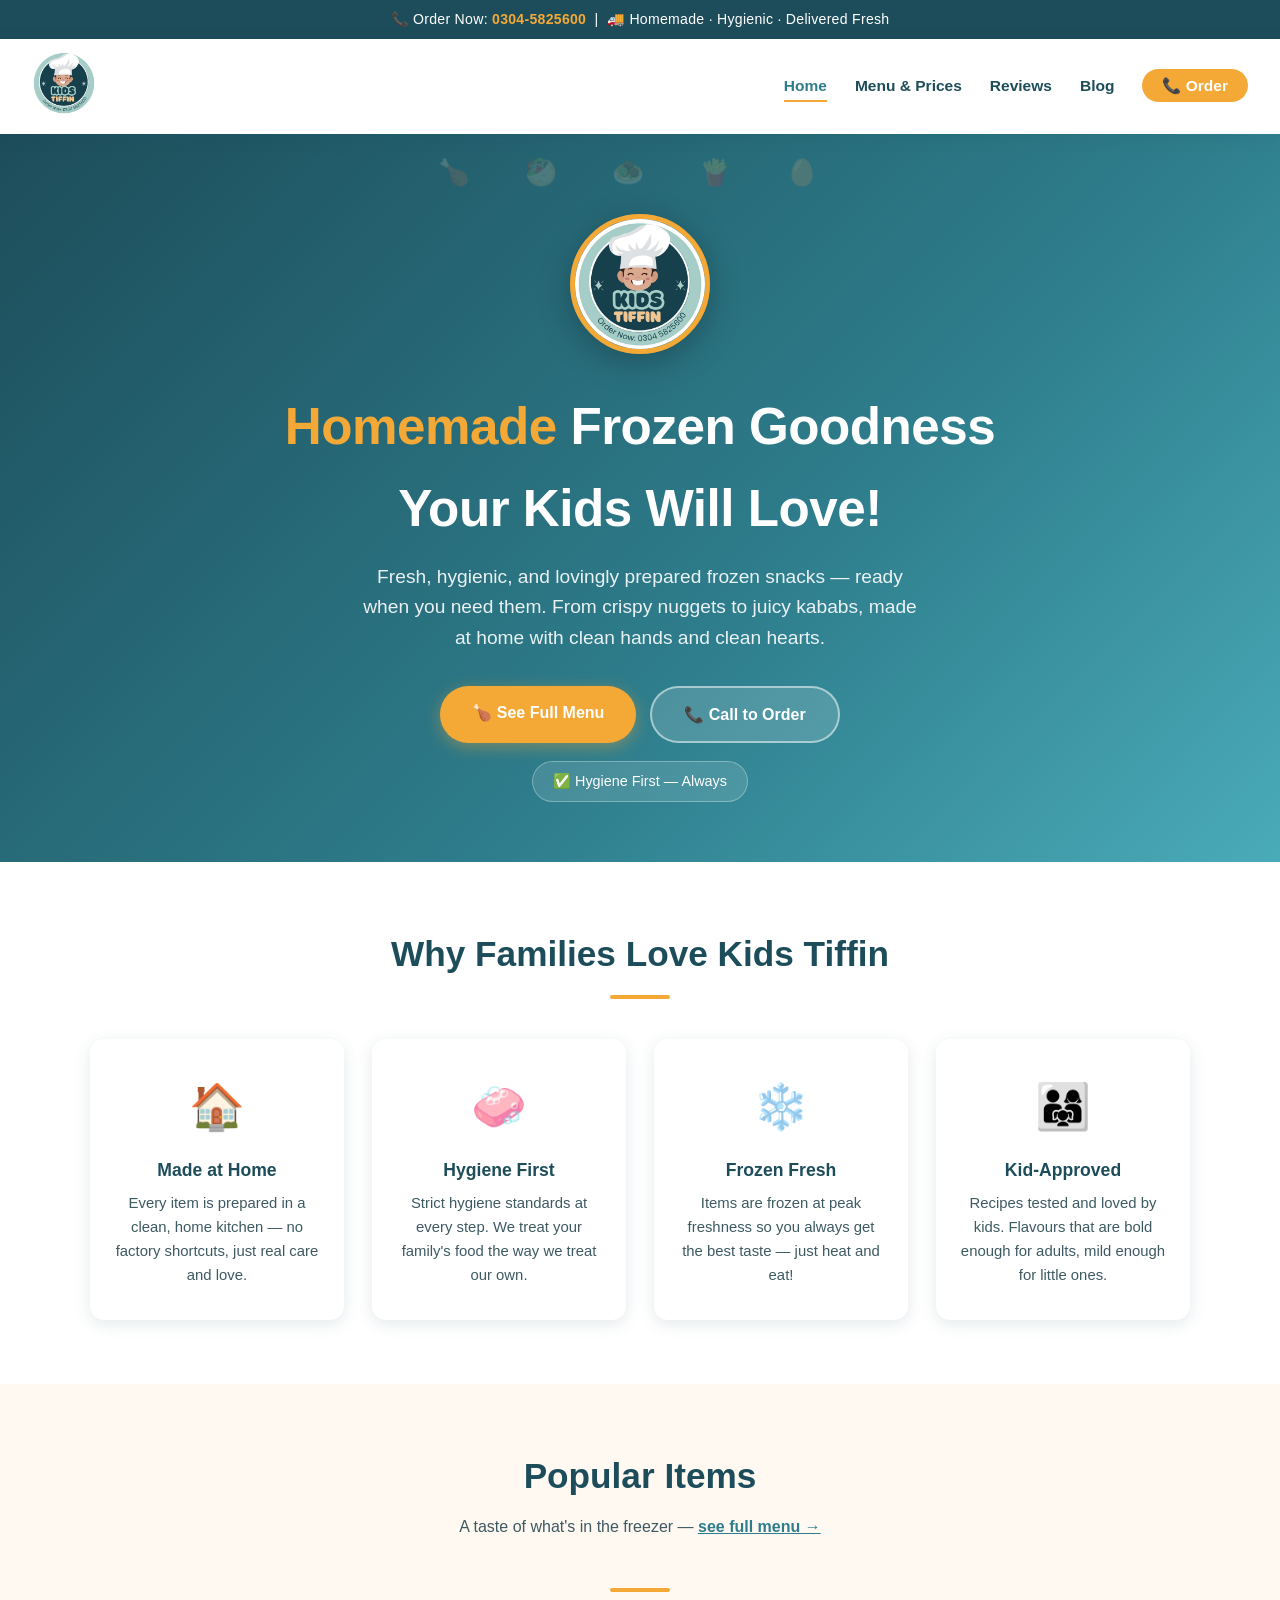
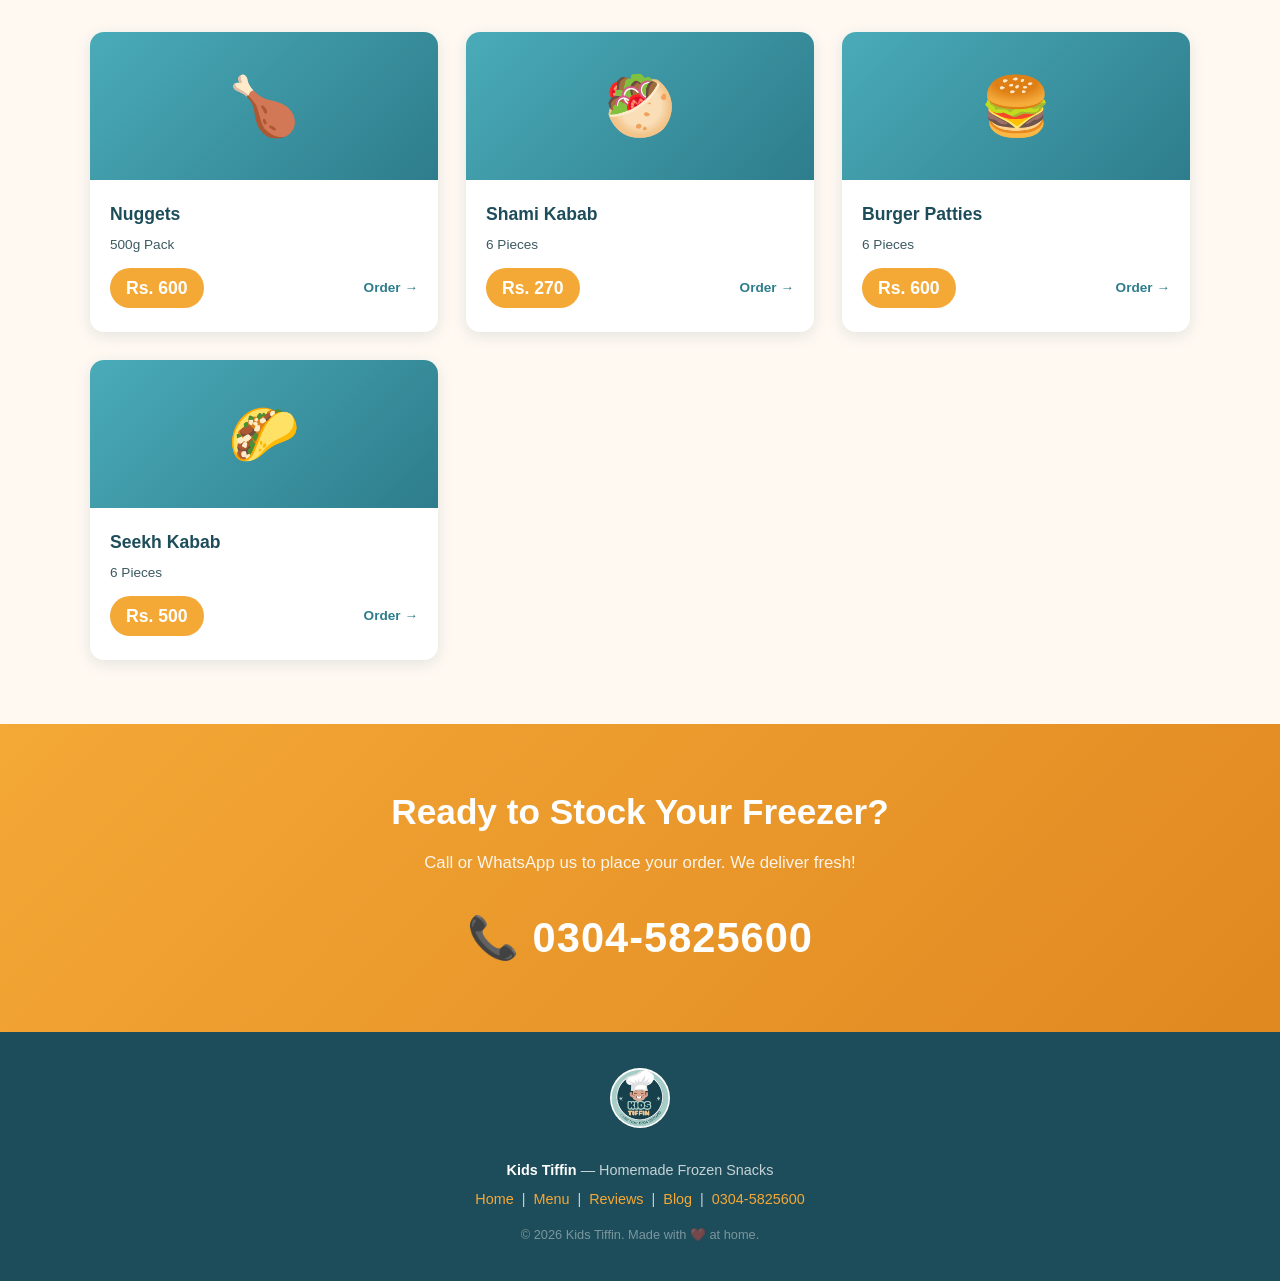
==== index.html @ 6b3ad5e3 "Launch Kids Tiffin website — homepage, menu, reviews, blog, CSS, GitHub Actions deploy" ====
<!DOCTYPE html>
<html lang="en">
<head>
  <meta charset="UTF-8" />
  <meta name="viewport" content="width=device-width, initial-scale=1.0" />
  <title>Kids Tiffin — Homemade Frozen Foods for Families</title>
  <meta name="description" content="Kids Tiffin offers fresh, hygienic homemade frozen snacks — Chicken Nuggets, Shami Kababs, Seekh Kababs, Burger Patties & more. Order now: 0304-5825600" />
  <meta name="keywords" content="kids tiffin, frozen food, chicken nuggets, kabab, homemade, shami kabab, seekh kabab, burger patties" />
  <link rel="stylesheet" href="style.css" />
  <link rel="icon" href="images/logo.jpeg" type="image/jpeg" />
</head>
<body>

  <!-- TOP BAR -->
  <div class="top-bar">
    📞 Order Now: <a href="tel:03045825600">0304-5825600</a> &nbsp;|&nbsp; 🚚 Homemade · Hygienic · Delivered Fresh
  </div>

  <!-- NAV -->
  <nav>
    <a href="index.html" class="nav-logo">
      <img src="images/logo.jpeg" alt="Kids Tiffin Logo" />
    </a>
    <button class="hamburger" onclick="toggleMenu()" aria-label="Menu">
      <span></span><span></span><span></span>
    </button>
    <ul class="nav-links" id="navLinks">
      <li><a href="index.html" class="active">Home</a></li>
      <li><a href="products.html">Menu & Prices</a></li>
      <li><a href="reviews.html">Reviews</a></li>
      <li><a href="blog.html">Blog</a></li>
      <li><a href="tel:03045825600" class="nav-order-btn">📞 Order</a></li>
    </ul>
  </nav>

  <!-- HERO -->
  <section class="hero">
    <img src="images/logo.jpeg" alt="Kids Tiffin" class="hero-logo" />
    <h1><span>Homemade</span> Frozen Goodness<br />Your Kids Will Love!</h1>
    <p>Fresh, hygienic, and lovingly prepared frozen snacks — ready when you need them. From crispy nuggets to juicy kababs, made at home with clean hands and clean hearts.</p>
    <div class="hero-btns">
      <a href="products.html" class="btn-primary">🍗 See Full Menu</a>
      <a href="tel:03045825600" class="btn-secondary">📞 Call to Order</a>
    </div>
    <div class="hygiene-badge">✅ Hygiene First — Always</div>
  </section>

  <!-- WHY US -->
  <section class="section" style="background: var(--white);">
    <div class="section-inner">
      <h2 class="section-title">Why Families Love Kids Tiffin</h2>
      <div class="divider"></div>
      <div class="features-grid">
        <div class="feature-card">
          <div class="feature-icon">🏠</div>
          <h3>Made at Home</h3>
          <p>Every item is prepared in a clean, home kitchen — no factory shortcuts, just real care and love.</p>
        </div>
        <div class="feature-card">
          <div class="feature-icon">🧼</div>
          <h3>Hygiene First</h3>
          <p>Strict hygiene standards at every step. We treat your family's food the way we treat our own.</p>
        </div>
        <div class="feature-card">
          <div class="feature-icon">❄️</div>
          <h3>Frozen Fresh</h3>
          <p>Items are frozen at peak freshness so you always get the best taste — just heat and eat!</p>
        </div>
        <div class="feature-card">
          <div class="feature-icon">👨‍👩‍👧</div>
          <h3>Kid-Approved</h3>
          <p>Recipes tested and loved by kids. Flavours that are bold enough for adults, mild enough for little ones.</p>
        </div>
      </div>
    </div>
  </section>

  <!-- MENU PREVIEW -->
  <section class="section">
    <div class="section-inner">
      <h2 class="section-title">Popular Items</h2>
      <p class="section-sub">A taste of what's in the freezer — <a href="products.html" style="color:var(--teal-mid);font-weight:700;">see full menu →</a></p>
      <div class="divider"></div>
      <div class="products-grid">

        <div class="product-card">
          <div class="product-emoji">🍗</div>
          <div class="product-info">
            <h3>Nuggets</h3>
            <p class="qty">500g Pack</p>
            <div class="product-price">
              <span class="price-tag">Rs. 600</span>
              <a href="tel:03045825600" class="order-link">Order →</a>
            </div>
          </div>
        </div>

        <div class="product-card">
          <div class="product-emoji">🥙</div>
          <div class="product-info">
            <h3>Shami Kabab</h3>
            <p class="qty">6 Pieces</p>
            <div class="product-price">
              <span class="price-tag">Rs. 270</span>
              <a href="tel:03045825600" class="order-link">Order →</a>
            </div>
          </div>
        </div>

        <div class="product-card">
          <div class="product-emoji">🍔</div>
          <div class="product-info">
            <h3>Burger Patties</h3>
            <p class="qty">6 Pieces</p>
            <div class="product-price">
              <span class="price-tag">Rs. 600</span>
              <a href="tel:03045825600" class="order-link">Order →</a>
            </div>
          </div>
        </div>

        <div class="product-card">
          <div class="product-emoji">🌮</div>
          <div class="product-info">
            <h3>Seekh Kabab</h3>
            <p class="qty">6 Pieces</p>
            <div class="product-price">
              <span class="price-tag">Rs. 500</span>
              <a href="tel:03045825600" class="order-link">Order →</a>
            </div>
          </div>
        </div>

      </div>
    </div>
  </section>

  <!-- ORDER CTA -->
  <section class="order-cta">
    <h2>Ready to Stock Your Freezer?</h2>
    <p>Call or WhatsApp us to place your order. We deliver fresh!</p>
    <div class="phone-big"><a href="tel:03045825600">📞 0304-5825600</a></div>
  </section>

  <!-- FOOTER -->
  <footer>
    <img src="images/logo.jpeg" alt="Kids Tiffin" class="footer-logo" />
    <p><strong style="color:#fff;">Kids Tiffin</strong> — Homemade Frozen Snacks</p>
    <p style="margin-top:6px;">
      <a href="index.html">Home</a> &nbsp;|&nbsp;
      <a href="products.html">Menu</a> &nbsp;|&nbsp;
      <a href="reviews.html">Reviews</a> &nbsp;|&nbsp;
      <a href="blog.html">Blog</a> &nbsp;|&nbsp;
      <a href="tel:03045825600">0304-5825600</a>
    </p>
    <p style="margin-top:14px;opacity:0.55;font-size:0.8rem;">© 2026 Kids Tiffin. Made with ❤️ at home.</p>
  </footer>

  <script>
    function toggleMenu() {
      document.getElementById('navLinks').classList.toggle('open');
    }
  </script>
</body>
</html>
---- style.css ----
/* ===========================
   KIDS TIFFIN — Global Styles
   =========================== */

:root {
  --teal-dark: #1D4D5A;
  --teal-mid:  #2E7D8C;
  --teal-light:#4AABB8;
  --mint:      #8ECFCB;
  --cream:     #FFF9F2;
  --orange:    #F4A836;
  --orange-dk: #E08820;
  --text-dark: #1A2E35;
  --text-mid:  #3D5A62;
  --white:     #FFFFFF;
  --shadow:    0 4px 16px rgba(29,77,90,0.12);
  --radius:    14px;
}

* { box-sizing: border-box; margin: 0; padding: 0; }

body {
  font-family: 'Segoe UI', 'Nunito', Arial, sans-serif;
  background: var(--cream);
  color: var(--text-dark);
  line-height: 1.6;
}

/* ---- TOP BAR ---- */
.top-bar {
  background: var(--teal-dark);
  color: var(--white);
  text-align: center;
  padding: 8px 16px;
  font-size: 0.88rem;
  letter-spacing: 0.02em;
}
.top-bar a { color: var(--orange); text-decoration: none; font-weight: 700; }
.top-bar a:hover { text-decoration: underline; }

/* ---- NAVBAR ---- */
nav {
  background: var(--white);
  display: flex;
  align-items: center;
  justify-content: space-between;
  padding: 12px 32px;
  box-shadow: var(--shadow);
  position: sticky;
  top: 0;
  z-index: 100;
}
.nav-logo img {
  height: 64px;
  border-radius: 50%;
}
.nav-links {
  display: flex;
  gap: 28px;
  list-style: none;
}
.nav-links a {
  text-decoration: none;
  color: var(--teal-dark);
  font-weight: 600;
  font-size: 0.97rem;
  padding: 6px 0;
  border-bottom: 2px solid transparent;
  transition: border-color 0.2s, color 0.2s;
}
.nav-links a:hover,
.nav-links a.active {
  color: var(--teal-mid);
  border-bottom-color: var(--orange);
}
.nav-order-btn {
  background: var(--orange);
  color: var(--white) !important;
  border-radius: 24px !important;
  padding: 8px 20px !important;
  border-bottom: none !important;
  transition: background 0.2s !important;
}
.nav-order-btn:hover { background: var(--orange-dk) !important; }

/* ---- HAMBURGER (mobile) ---- */
.hamburger {
  display: none;
  flex-direction: column;
  gap: 5px;
  cursor: pointer;
  background: none;
  border: none;
  padding: 4px;
}
.hamburger span {
  width: 26px; height: 3px;
  background: var(--teal-dark);
  border-radius: 2px;
  transition: all 0.3s;
}

/* ---- HERO ---- */
.hero {
  background: linear-gradient(135deg, var(--teal-dark) 0%, var(--teal-mid) 60%, var(--teal-light) 100%);
  color: var(--white);
  text-align: center;
  padding: 80px 20px 60px;
  position: relative;
  overflow: hidden;
}
.hero::before {
  content: '🍗 🥙 🧆 🍟 🥚';
  position: absolute;
  top: 18px; left: 0; right: 0;
  font-size: 1.6rem;
  opacity: 0.18;
  letter-spacing: 24px;
}
.hero-logo {
  width: 140px;
  height: 140px;
  border-radius: 50%;
  border: 5px solid var(--orange);
  object-fit: cover;
  margin-bottom: 24px;
  box-shadow: 0 8px 32px rgba(0,0,0,0.25);
}
.hero h1 {
  font-size: clamp(2rem, 5vw, 3.2rem);
  font-weight: 800;
  letter-spacing: -0.5px;
  margin-bottom: 12px;
}
.hero h1 span { color: var(--orange); }
.hero p {
  font-size: clamp(1rem, 2.5vw, 1.2rem);
  opacity: 0.9;
  max-width: 560px;
  margin: 0 auto 32px;
}
.hero-btns { display: flex; gap: 14px; justify-content: center; flex-wrap: wrap; }
.btn-primary {
  background: var(--orange);
  color: var(--white);
  padding: 14px 32px;
  border-radius: 32px;
  text-decoration: none;
  font-weight: 700;
  font-size: 1rem;
  box-shadow: 0 4px 16px rgba(244,168,54,0.4);
  transition: background 0.2s, transform 0.15s;
  display: inline-block;
}
.btn-primary:hover { background: var(--orange-dk); transform: translateY(-2px); }
.btn-secondary {
  background: rgba(255,255,255,0.15);
  color: var(--white);
  padding: 14px 32px;
  border-radius: 32px;
  text-decoration: none;
  font-weight: 700;
  font-size: 1rem;
  border: 2px solid rgba(255,255,255,0.5);
  transition: background 0.2s, transform 0.15s;
  display: inline-block;
}
.btn-secondary:hover { background: rgba(255,255,255,0.25); transform: translateY(-2px); }

/* ---- SECTION WRAPPER ---- */
.section { padding: 64px 20px; }
.section-inner { max-width: 1100px; margin: 0 auto; }
.section-title {
  text-align: center;
  font-size: clamp(1.6rem, 3.5vw, 2.2rem);
  font-weight: 800;
  color: var(--teal-dark);
  margin-bottom: 10px;
}
.section-sub {
  text-align: center;
  color: var(--text-mid);
  margin-bottom: 48px;
  font-size: 1rem;
}
.divider {
  width: 60px; height: 4px;
  background: var(--orange);
  border-radius: 4px;
  margin: 12px auto 40px;
}

/* ---- FEATURE CARDS (homepage) ---- */
.features-grid {
  display: grid;
  grid-template-columns: repeat(auto-fit, minmax(220px, 1fr));
  gap: 28px;
}
.feature-card {
  background: var(--white);
  border-radius: var(--radius);
  padding: 32px 24px;
  text-align: center;
  box-shadow: var(--shadow);
  transition: transform 0.2s;
}
.feature-card:hover { transform: translateY(-4px); }
.feature-icon { font-size: 2.8rem; margin-bottom: 14px; }
.feature-card h3 { color: var(--teal-dark); font-size: 1.1rem; margin-bottom: 8px; }
.feature-card p  { color: var(--text-mid); font-size: 0.93rem; }

/* ---- PRODUCT GRID ---- */
.products-grid {
  display: grid;
  grid-template-columns: repeat(auto-fill, minmax(260px, 1fr));
  gap: 28px;
}
.product-card {
  background: var(--white);
  border-radius: var(--radius);
  box-shadow: var(--shadow);
  overflow: hidden;
  transition: transform 0.2s, box-shadow 0.2s;
}
.product-card:hover {
  transform: translateY(-5px);
  box-shadow: 0 8px 28px rgba(29,77,90,0.18);
}
.product-emoji {
  background: linear-gradient(135deg, var(--teal-light), var(--teal-mid));
  font-size: 3.6rem;
  text-align: center;
  padding: 28px 0;
}
.product-info { padding: 20px 20px 24px; }
.product-info h3 {
  font-size: 1.1rem;
  color: var(--teal-dark);
  font-weight: 700;
  margin-bottom: 6px;
}
.product-info .qty {
  font-size: 0.85rem;
  color: var(--text-mid);
  margin-bottom: 12px;
}
.product-price {
  display: flex;
  align-items: center;
  justify-content: space-between;
}
.price-tag {
  background: var(--orange);
  color: var(--white);
  font-weight: 800;
  font-size: 1.1rem;
  padding: 6px 16px;
  border-radius: 20px;
}
.order-link {
  font-size: 0.85rem;
  color: var(--teal-mid);
  text-decoration: none;
  font-weight: 600;
}
.order-link:hover { color: var(--teal-dark); text-decoration: underline; }

/* ---- REVIEW CARDS ---- */
.reviews-grid {
  display: grid;
  grid-template-columns: repeat(auto-fill, minmax(280px, 1fr));
  gap: 24px;
}
.review-card {
  background: var(--white);
  border-radius: var(--radius);
  padding: 28px 24px;
  box-shadow: var(--shadow);
  position: relative;
}
.review-card::before {
  content: '"';
  font-size: 5rem;
  color: var(--mint);
  position: absolute;
  top: 8px; left: 20px;
  line-height: 1;
  font-family: Georgia, serif;
}
.review-text {
  font-size: 0.96rem;
  color: var(--text-mid);
  margin-top: 36px;
  margin-bottom: 18px;
  font-style: italic;
}
.review-stars { color: var(--orange); font-size: 1.1rem; margin-bottom: 10px; }
.review-author { font-weight: 700; color: var(--teal-dark); font-size: 0.95rem; }
.review-city   { font-size: 0.83rem; color: var(--text-mid); }

/* ---- BLOG ---- */
.blog-grid {
  display: grid;
  grid-template-columns: repeat(auto-fill, minmax(300px, 1fr));
  gap: 28px;
}
.blog-card {
  background: var(--white);
  border-radius: var(--radius);
  box-shadow: var(--shadow);
  overflow: hidden;
  transition: transform 0.2s;
}
.blog-card:hover { transform: translateY(-4px); }
.blog-thumb {
  background: linear-gradient(135deg, var(--mint), var(--teal-mid));
  padding: 36px 0;
  text-align: center;
  font-size: 3rem;
}
.blog-body { padding: 22px 22px 28px; }
.blog-tag {
  display: inline-block;
  background: var(--teal-light);
  color: var(--white);
  font-size: 0.75rem;
  font-weight: 700;
  text-transform: uppercase;
  letter-spacing: 0.05em;
  padding: 4px 12px;
  border-radius: 12px;
  margin-bottom: 10px;
}
.blog-body h3 {
  font-size: 1.08rem;
  color: var(--teal-dark);
  font-weight: 700;
  margin-bottom: 8px;
  line-height: 1.4;
}
.blog-body p {
  font-size: 0.92rem;
  color: var(--text-mid);
  margin-bottom: 16px;
}
.blog-date { font-size: 0.8rem; color: var(--mint); font-weight: 600; }

/* ---- ORDER CTA BAND ---- */
.order-cta {
  background: linear-gradient(135deg, var(--orange) 0%, var(--orange-dk) 100%);
  color: var(--white);
  text-align: center;
  padding: 60px 20px;
}
.order-cta h2 { font-size: clamp(1.6rem, 3.5vw, 2.2rem); font-weight: 800; margin-bottom: 10px; }
.order-cta p  { font-size: 1.05rem; opacity: 0.9; margin-bottom: 28px; }
.order-cta .phone-big {
  font-size: clamp(1.8rem, 4vw, 2.6rem);
  font-weight: 900;
  letter-spacing: 1px;
}
.order-cta .phone-big a { color: var(--white); text-decoration: none; }
.order-cta .phone-big a:hover { text-decoration: underline; }

/* ---- FOOTER ---- */
footer {
  background: var(--teal-dark);
  color: rgba(255,255,255,0.75);
  text-align: center;
  padding: 36px 20px;
  font-size: 0.9rem;
}
footer a { color: var(--orange); text-decoration: none; }
footer a:hover { text-decoration: underline; }
footer .footer-logo { height: 60px; border-radius: 50%; margin-bottom: 16px; }
footer p { margin-top: 8px; }

/* ---- PAGE HERO (inner pages) ---- */
.page-hero {
  background: linear-gradient(135deg, var(--teal-dark), var(--teal-mid));
  color: var(--white);
  text-align: center;
  padding: 56px 20px 48px;
}
.page-hero h1 { font-size: clamp(1.8rem, 4vw, 2.8rem); font-weight: 800; }
.page-hero p  { opacity: 0.85; margin-top: 10px; font-size: 1.05rem; }

/* ---- HYGIENE BADGE ---- */
.hygiene-badge {
  display: inline-flex;
  align-items: center;
  gap: 8px;
  background: rgba(255,255,255,0.12);
  border: 1px solid rgba(255,255,255,0.3);
  border-radius: 24px;
  padding: 8px 20px;
  font-size: 0.9rem;
  margin-top: 18px;
}

/* ---- RESPONSIVE ---- */
@media (max-width: 768px) {
  nav { padding: 12px 18px; }
  .hamburger { display: flex; }
  .nav-links {
    display: none;
    flex-direction: column;
    gap: 0;
    position: absolute;
    top: 88px; left: 0; right: 0;
    background: var(--white);
    box-shadow: 0 8px 20px rgba(0,0,0,0.1);
    padding: 12px 0 20px;
    text-align: center;
  }
  .nav-links.open { display: flex; }
  .nav-links li { padding: 10px 0; }
  .hero { padding: 60px 16px 44px; }
  .hero-logo { width: 110px; height: 110px; }
  .section { padding: 48px 16px; }
}
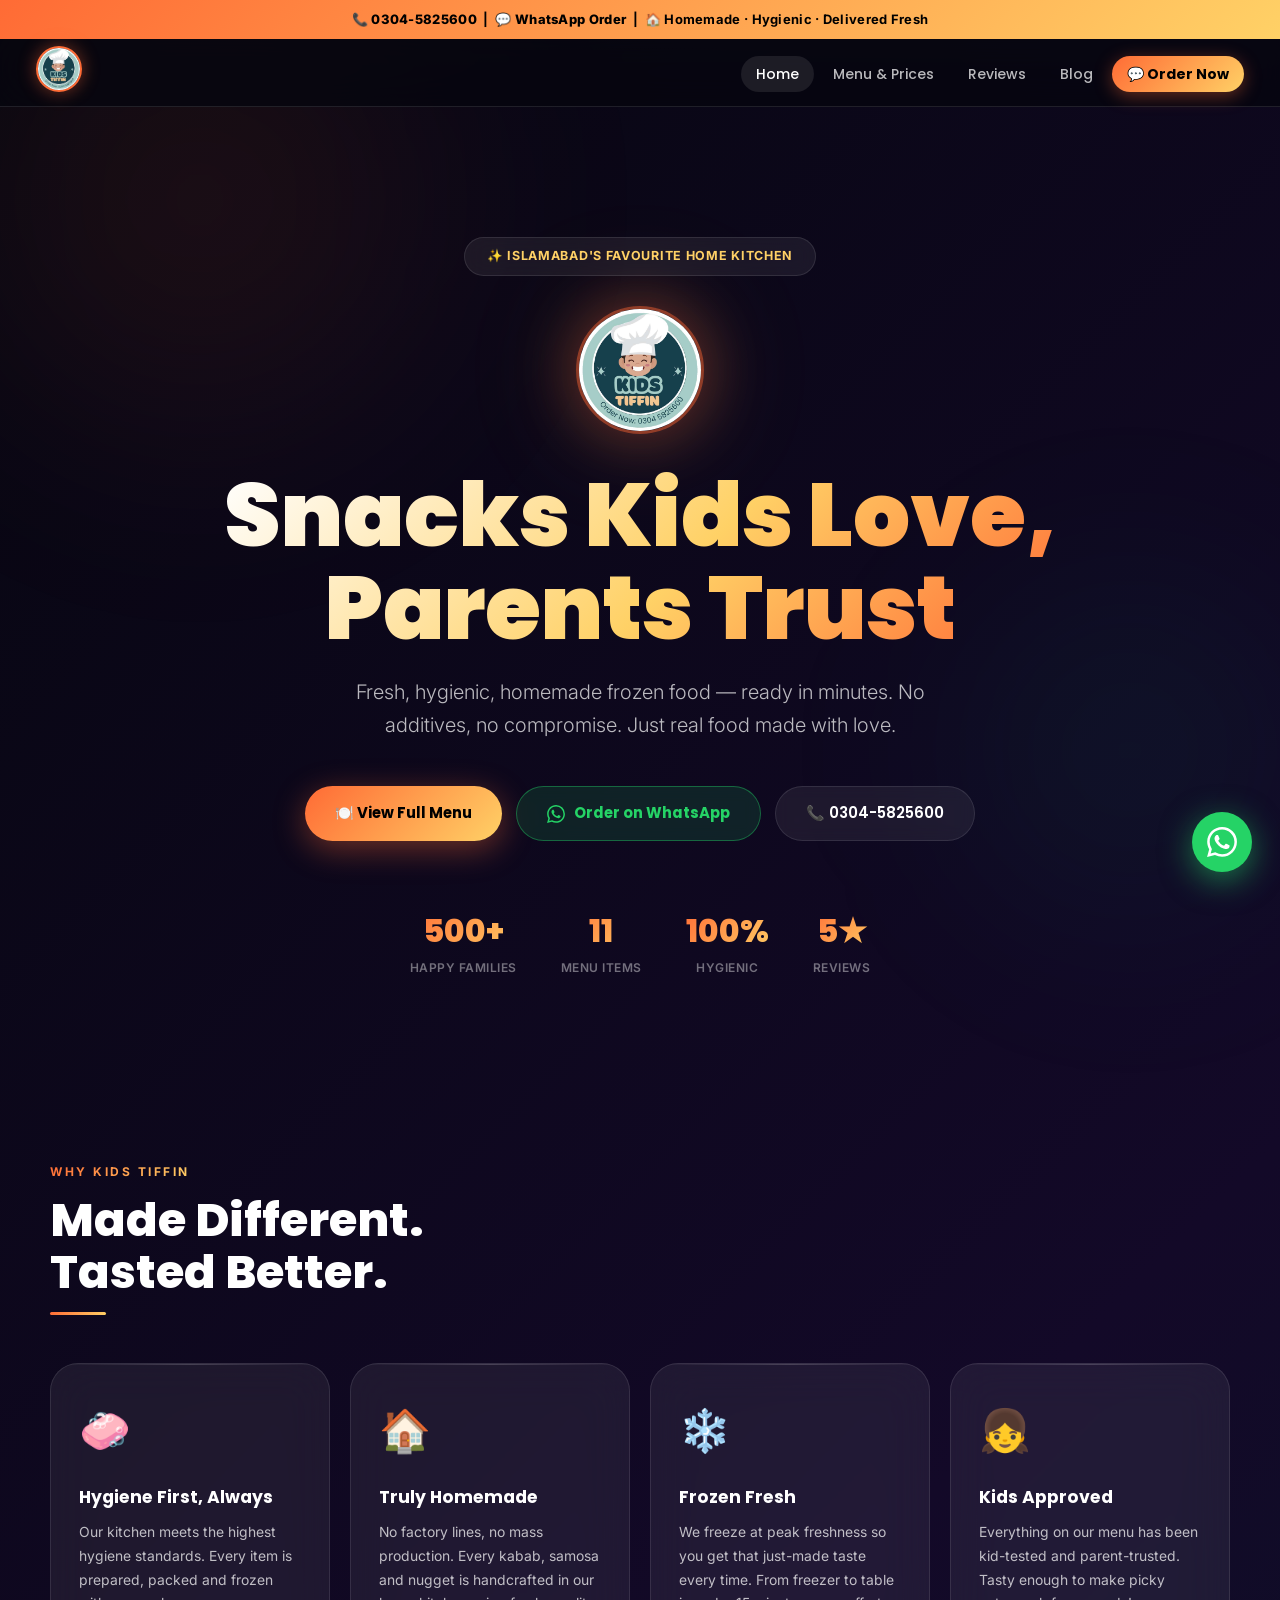
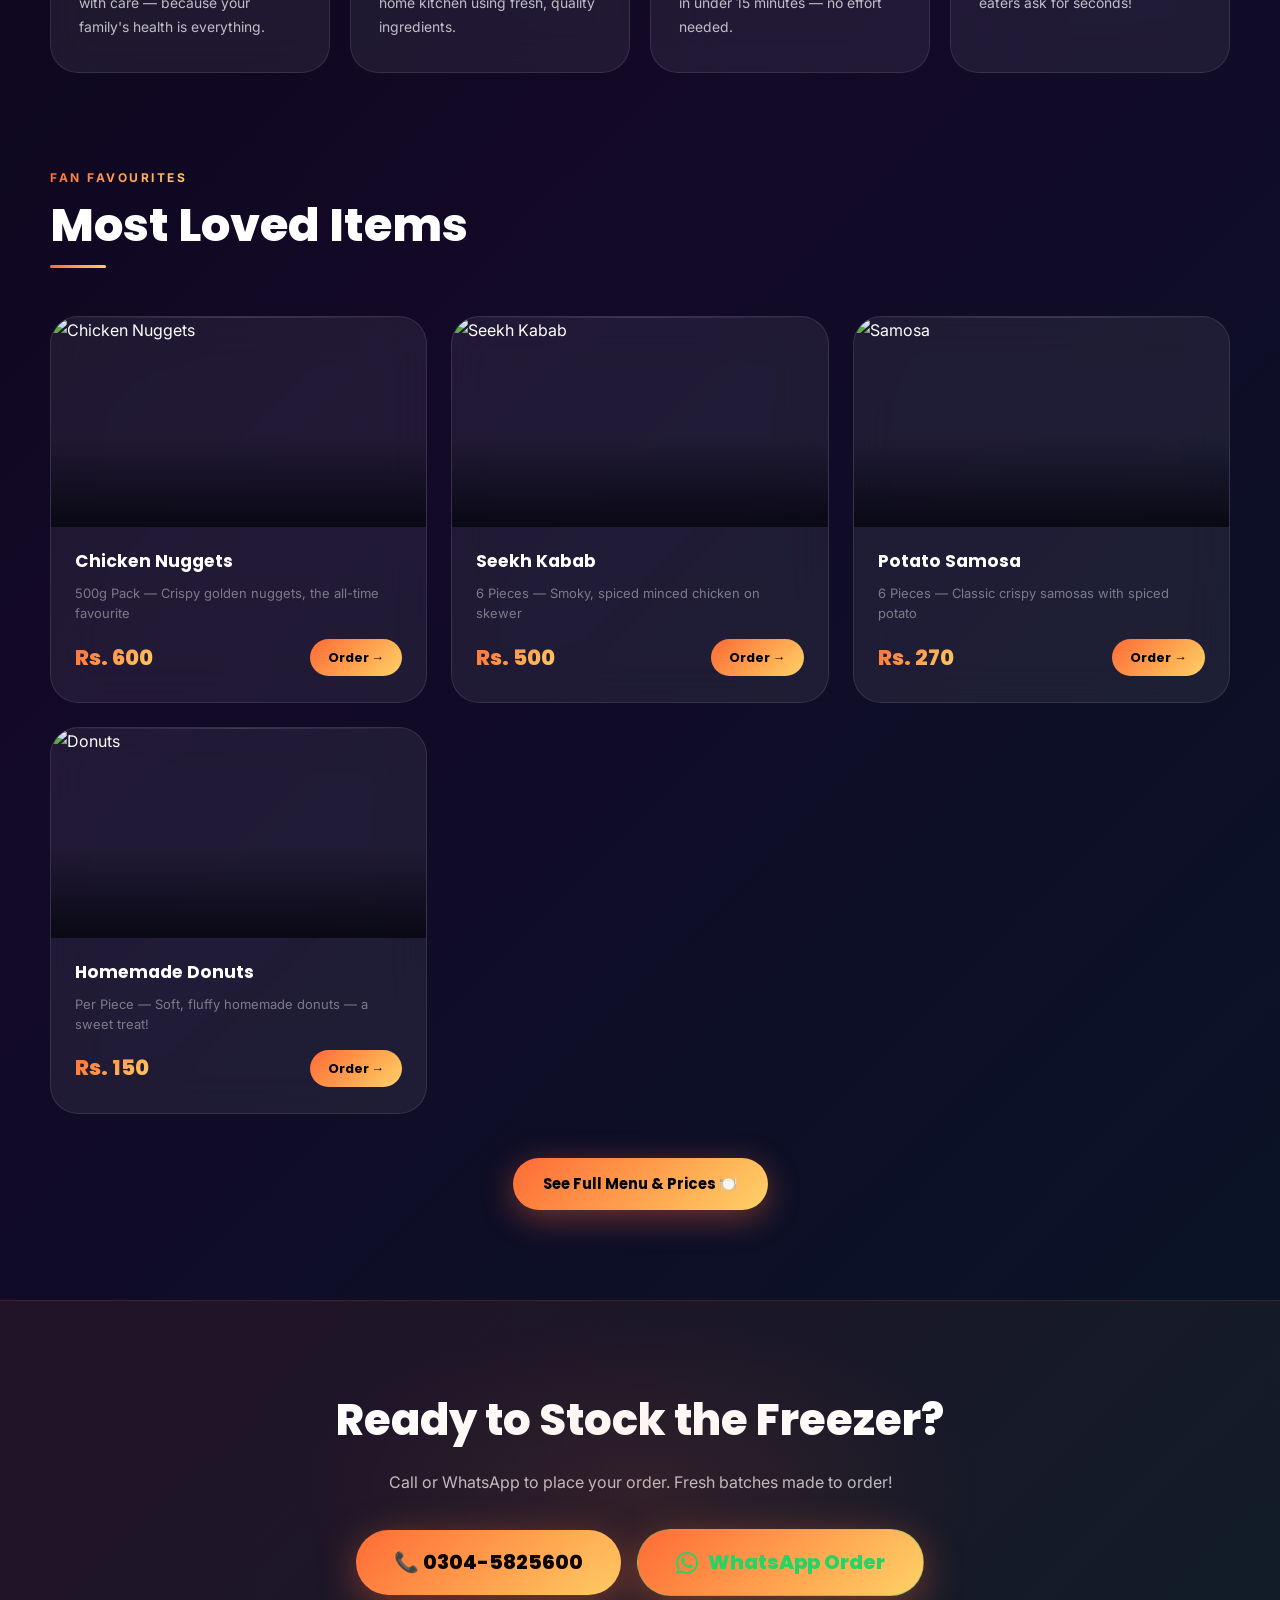
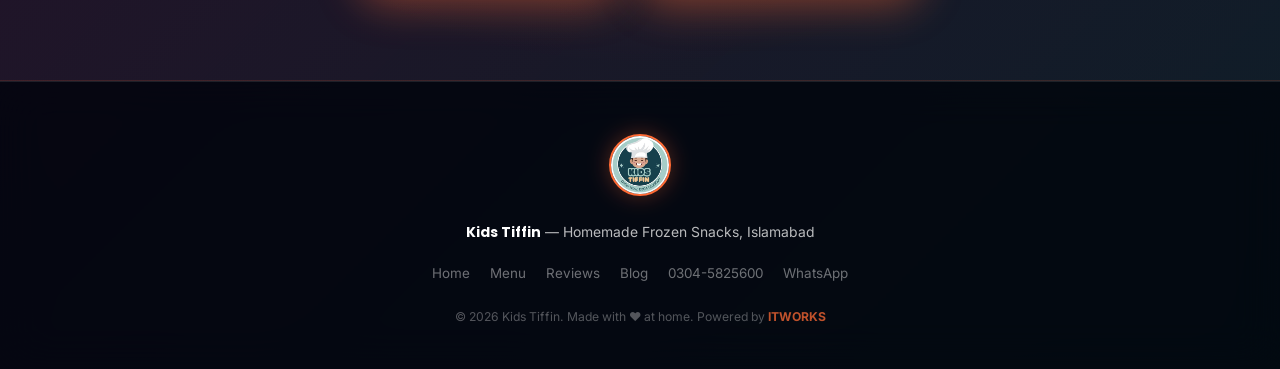
==== commit 7bc4388b: "Glassmorphism redesign + WhatsApp API + Islamabad reviews + ITWORKS footer" ====
--- a/index.html
+++ b/index.html
@@ -3,163 +3,119 @@
 <head>
   <meta charset="UTF-8" />
   <meta name="viewport" content="width=device-width, initial-scale=1.0" />
-  <title>Kids Tiffin — Homemade Frozen Foods for Families</title>
-  <meta name="description" content="Kids Tiffin offers fresh, hygienic homemade frozen snacks — Chicken Nuggets, Shami Kababs, Seekh Kababs, Burger Patties & more. Order now: 0304-5825600" />
-  <meta name="keywords" content="kids tiffin, frozen food, chicken nuggets, kabab, homemade, shami kabab, seekh kabab, burger patties" />
+  <title>Kids Tiffin — Homemade Frozen Snacks Islamabad</title>
+  <meta name="description" content="Kids Tiffin — homemade frozen snacks your kids will love. Nuggets, Kababs, Samosas, Patties & more. Hygienic, fresh, delivered. Order: 0304-5825600" />
   <link rel="stylesheet" href="style.css" />
   <link rel="icon" href="images/logo.jpeg" type="image/jpeg" />
 </head>
 <body>
 
-  <!-- TOP BAR -->
   <div class="top-bar">
-    📞 Order Now: <a href="tel:03045825600">0304-5825600</a> &nbsp;|&nbsp; 🚚 Homemade · Hygienic · Delivered Fresh
+    📞 <a href="tel:03045825600">0304-5825600</a> &nbsp;|&nbsp; 💬 <a href="https://wa.me/923045825600" target="_blank">WhatsApp Order</a> &nbsp;|&nbsp; 🏠 Homemade · Hygienic · Delivered Fresh
   </div>
 
-  <!-- NAV -->
   <nav>
-    <a href="index.html" class="nav-logo">
-      <img src="images/logo.jpeg" alt="Kids Tiffin Logo" />
-    </a>
-    <button class="hamburger" onclick="toggleMenu()" aria-label="Menu">
-      <span></span><span></span><span></span>
-    </button>
+    <a href="index.html" class="nav-logo"><img src="images/logo.jpeg" alt="Kids Tiffin Logo" /></a>
+    <button class="hamburger" onclick="toggleMenu()" aria-label="Menu"><span></span><span></span><span></span></button>
     <ul class="nav-links" id="navLinks">
       <li><a href="index.html" class="active">Home</a></li>
-      <li><a href="products.html">Menu & Prices</a></li>
+      <li><a href="products.html">Menu &amp; Prices</a></li>
       <li><a href="reviews.html">Reviews</a></li>
       <li><a href="blog.html">Blog</a></li>
-      <li><a href="tel:03045825600" class="nav-order-btn">📞 Order</a></li>
+      <li><a href="https://wa.me/923045825600" target="_blank" class="nav-order-btn">💬 Order Now</a></li>
     </ul>
   </nav>
 
-  <!-- HERO -->
   <section class="hero">
+    <div class="hero-badge">✨ Islamabad's Favourite Home Kitchen</div>
     <img src="images/logo.jpeg" alt="Kids Tiffin" class="hero-logo" />
-    <h1><span>Homemade</span> Frozen Goodness<br />Your Kids Will Love!</h1>
-    <p>Fresh, hygienic, and lovingly prepared frozen snacks — ready when you need them. From crispy nuggets to juicy kababs, made at home with clean hands and clean hearts.</p>
-    <div class="hero-btns">
-      <a href="products.html" class="btn-primary">🍗 See Full Menu</a>
-      <a href="tel:03045825600" class="btn-secondary">📞 Call to Order</a>
+    <h1>Snacks Kids Love,<br>Parents Trust</h1>
+    <p class="hero-sub">Fresh, hygienic, homemade frozen food — ready in minutes. No additives, no compromise. Just real food made with love.</p>
+    <div class="hero-ctas">
+      <a href="products.html" class="btn-primary">🍽️ View Full Menu</a>
+      <a href="https://wa.me/923045825600?text=Hi!%20I%27d%20like%20to%20order%20from%20Kids%20Tiffin" target="_blank" class="btn-wa">
+        <svg viewBox="0 0 24 24" width="18" height="18" fill="currentColor"><path d="M17.472 14.382c-.297-.149-1.758-.867-2.03-.967-.273-.099-.471-.148-.67.15-.197.297-.767.966-.94 1.164-.173.199-.347.223-.644.075-.297-.15-1.255-.463-2.39-1.475-.883-.788-1.48-1.761-1.653-2.059-.173-.297-.018-.458.13-.606.134-.133.298-.347.446-.52.149-.174.198-.298.298-.497.099-.198.05-.371-.025-.52-.075-.149-.669-1.612-.916-2.207-.242-.579-.487-.5-.669-.51-.173-.008-.371-.01-.57-.01-.198 0-.52.074-.792.372-.272.297-1.04 1.016-1.04 2.479 0 1.462 1.065 2.875 1.213 3.074.149.198 2.096 3.2 5.077 4.487.709.306 1.262.489 1.694.625.712.227 1.36.195 1.871.118.571-.085 1.758-.719 2.006-1.413.248-.694.248-1.289.173-1.413-.074-.124-.272-.198-.57-.347m-5.421 7.403h-.004a9.87 9.87 0 01-5.031-1.378l-.361-.214-3.741.982.998-3.648-.235-.374a9.86 9.86 0 01-1.51-5.26c.001-5.45 4.436-9.884 9.888-9.884 2.64 0 5.122 1.03 6.988 2.898a9.825 9.825 0 012.893 6.994c-.003 5.45-4.437 9.884-9.885 9.884m8.413-18.297A11.815 11.815 0 0012.05 0C5.495 0 .16 5.335.157 11.892c0 2.096.547 4.142 1.588 5.945L.057 24l6.305-1.654a11.882 11.882 0 005.683 1.448h.005c6.554 0 11.89-5.335 11.893-11.893a11.821 11.821 0 00-3.48-8.413z"/></svg>
+        Order on WhatsApp
+      </a>
+      <a href="tel:03045825600" class="btn-ghost">📞 0304-5825600</a>
     </div>
-    <div class="hygiene-badge">✅ Hygiene First — Always</div>
+    <div class="hero-stats">
+      <div class="stat"><div class="stat-num">500+</div><div class="stat-label">Happy Families</div></div>
+      <div class="stat"><div class="stat-num">11</div><div class="stat-label">Menu Items</div></div>
+      <div class="stat"><div class="stat-num">100%</div><div class="stat-label">Hygienic</div></div>
+      <div class="stat"><div class="stat-num">5★</div><div class="stat-label">Reviews</div></div>
+    </div>
   </section>
 
-  <!-- WHY US -->
-  <section class="section" style="background: var(--white);">
+  <section class="section">
     <div class="section-inner">
-      <h2 class="section-title">Why Families Love Kids Tiffin</h2>
+      <div class="section-eyebrow">Why Kids Tiffin</div>
+      <h2 class="section-title">Made Different.<br>Tasted Better.</h2>
       <div class="divider"></div>
       <div class="features-grid">
-        <div class="feature-card">
-          <div class="feature-icon">🏠</div>
-          <h3>Made at Home</h3>
-          <p>Every item is prepared in a clean, home kitchen — no factory shortcuts, just real care and love.</p>
-        </div>
-        <div class="feature-card">
-          <div class="feature-icon">🧼</div>
-          <h3>Hygiene First</h3>
-          <p>Strict hygiene standards at every step. We treat your family's food the way we treat our own.</p>
-        </div>
-        <div class="feature-card">
-          <div class="feature-icon">❄️</div>
-          <h3>Frozen Fresh</h3>
-          <p>Items are frozen at peak freshness so you always get the best taste — just heat and eat!</p>
-        </div>
-        <div class="feature-card">
-          <div class="feature-icon">👨‍👩‍👧</div>
-          <h3>Kid-Approved</h3>
-          <p>Recipes tested and loved by kids. Flavours that are bold enough for adults, mild enough for little ones.</p>
-        </div>
+        <div class="feature-card"><span class="feature-icon">🧼</span><h3>Hygiene First, Always</h3><p>Our kitchen meets the highest hygiene standards. Every item is prepared, packed and frozen with care — because your family's health is everything.</p></div>
+        <div class="feature-card"><span class="feature-icon">🏠</span><h3>Truly Homemade</h3><p>No factory lines, no mass production. Every kabab, samosa and nugget is handcrafted in our home kitchen using fresh, quality ingredients.</p></div>
+        <div class="feature-card"><span class="feature-icon">❄️</span><h3>Frozen Fresh</h3><p>We freeze at peak freshness so you get that just-made taste every time. From freezer to table in under 15 minutes — no effort needed.</p></div>
+        <div class="feature-card"><span class="feature-icon">👧</span><h3>Kids Approved</h3><p>Everything on our menu has been kid-tested and parent-trusted. Tasty enough to make picky eaters ask for seconds!</p></div>
       </div>
     </div>
   </section>
 
-  <!-- MENU PREVIEW -->
-  <section class="section">
+  <section class="section" style="padding-top:0">
     <div class="section-inner">
-      <h2 class="section-title">Popular Items</h2>
-      <p class="section-sub">A taste of what's in the freezer — <a href="products.html" style="color:var(--teal-mid);font-weight:700;">see full menu →</a></p>
+      <div class="section-eyebrow">Fan Favourites</div>
+      <h2 class="section-title">Most Loved Items</h2>
       <div class="divider"></div>
       <div class="products-grid">
-
         <div class="product-card">
-          <div class="product-emoji">🍗</div>
-          <div class="product-info">
-            <h3>Nuggets</h3>
-            <p class="qty">500g Pack</p>
-            <div class="product-price">
-              <span class="price-tag">Rs. 600</span>
-              <a href="tel:03045825600" class="order-link">Order →</a>
-            </div>
-          </div>
+          <div class="product-img-wrap"><img class="product-img" src="https://images.unsplash.com/photo-1562967914-608f82629710?w=600&h=400&fit=crop&q=80" alt="Chicken Nuggets" loading="lazy" /></div>
+          <div class="product-info"><h3>Chicken Nuggets</h3><p class="qty">500g Pack — Crispy golden nuggets, the all-time favourite</p><div class="product-price"><span class="price-tag">Rs. 600</span><a href="https://wa.me/923045825600?text=Order%3A%20Nuggets%20500g" target="_blank" class="order-link">Order →</a></div></div>
         </div>
-
         <div class="product-card">
-          <div class="product-emoji">🥙</div>
-          <div class="product-info">
-            <h3>Shami Kabab</h3>
-            <p class="qty">6 Pieces</p>
-            <div class="product-price">
-              <span class="price-tag">Rs. 270</span>
-              <a href="tel:03045825600" class="order-link">Order →</a>
-            </div>
-          </div>
+          <div class="product-img-wrap"><img class="product-img" src="https://images.unsplash.com/photo-1599487488170-d11ec9c172f0?w=600&h=400&fit=crop&q=80" alt="Seekh Kabab" loading="lazy" /></div>
+          <div class="product-info"><h3>Seekh Kabab</h3><p class="qty">6 Pieces — Smoky, spiced minced chicken on skewer</p><div class="product-price"><span class="price-tag">Rs. 500</span><a href="https://wa.me/923045825600?text=Order%3A%20Seekh%20Kabab" target="_blank" class="order-link">Order →</a></div></div>
         </div>
-
         <div class="product-card">
-          <div class="product-emoji">🍔</div>
-          <div class="product-info">
-            <h3>Burger Patties</h3>
-            <p class="qty">6 Pieces</p>
-            <div class="product-price">
-              <span class="price-tag">Rs. 600</span>
-              <a href="tel:03045825600" class="order-link">Order →</a>
-            </div>
-          </div>
+          <div class="product-img-wrap"><img class="product-img" src="https://images.unsplash.com/photo-1601050690597-df0568f70950?w=600&h=400&fit=crop&q=80" alt="Samosa" loading="lazy" /></div>
+          <div class="product-info"><h3>Potato Samosa</h3><p class="qty">6 Pieces — Classic crispy samosas with spiced potato</p><div class="product-price"><span class="price-tag">Rs. 270</span><a href="https://wa.me/923045825600?text=Order%3A%20Potato%20Samosa" target="_blank" class="order-link">Order →</a></div></div>
         </div>
-
         <div class="product-card">
-          <div class="product-emoji">🌮</div>
-          <div class="product-info">
-            <h3>Seekh Kabab</h3>
-            <p class="qty">6 Pieces</p>
-            <div class="product-price">
-              <span class="price-tag">Rs. 500</span>
-              <a href="tel:03045825600" class="order-link">Order →</a>
-            </div>
-          </div>
+          <div class="product-img-wrap"><img class="product-img" src="https://images.unsplash.com/photo-1551024601-bec78aea704b?w=600&h=400&fit=crop&q=80" alt="Donuts" loading="lazy" /></div>
+          <div class="product-info"><h3>Homemade Donuts</h3><p class="qty">Per Piece — Soft, fluffy homemade donuts — a sweet treat!</p><div class="product-price"><span class="price-tag">Rs. 150</span><a href="https://wa.me/923045825600?text=Order%3A%20Donuts" target="_blank" class="order-link">Order →</a></div></div>
         </div>
-
+      </div>
+      <div style="text-align:center;margin-top:44px">
+        <a href="products.html" class="btn-primary">See Full Menu &amp; Prices 🍽️</a>
       </div>
     </div>
   </section>
 
-  <!-- ORDER CTA -->
   <section class="order-cta">
-    <h2>Ready to Stock Your Freezer?</h2>
-    <p>Call or WhatsApp us to place your order. We deliver fresh!</p>
-    <div class="phone-big"><a href="tel:03045825600">📞 0304-5825600</a></div>
+    <h2>Ready to Stock the Freezer?</h2>
+    <p>Call or WhatsApp to place your order. Fresh batches made to order!</p>
+    <div class="phone-big">
+      <a href="tel:03045825600">📞 0304-5825600</a>
+      <a href="https://wa.me/923045825600?text=Hi!%20I%27d%20like%20to%20place%20an%20order%20from%20Kids%20Tiffin" target="_blank" class="wa-cta-btn">
+        <svg viewBox="0 0 24 24" width="22" height="22" fill="currentColor"><path d="M17.472 14.382c-.297-.149-1.758-.867-2.03-.967-.273-.099-.471-.148-.67.15-.197.297-.767.966-.94 1.164-.173.199-.347.223-.644.075-.297-.15-1.255-.463-2.39-1.475-.883-.788-1.48-1.761-1.653-2.059-.173-.297-.018-.458.13-.606.134-.133.298-.347.446-.52.149-.174.198-.298.298-.497.099-.198.05-.371-.025-.52-.075-.149-.669-1.612-.916-2.207-.242-.579-.487-.5-.669-.51-.173-.008-.371-.01-.57-.01-.198 0-.52.074-.792.372-.272.297-1.04 1.016-1.04 2.479 0 1.462 1.065 2.875 1.213 3.074.149.198 2.096 3.2 5.077 4.487.709.306 1.262.489 1.694.625.712.227 1.36.195 1.871.118.571-.085 1.758-.719 2.006-1.413.248-.694.248-1.289.173-1.413-.074-.124-.272-.198-.57-.347m-5.421 7.403h-.004a9.87 9.87 0 01-5.031-1.378l-.361-.214-3.741.982.998-3.648-.235-.374a9.86 9.86 0 01-1.51-5.26c.001-5.45 4.436-9.884 9.888-9.884 2.64 0 5.122 1.03 6.988 2.898a9.825 9.825 0 012.893 6.994c-.003 5.45-4.437 9.884-9.885 9.884m8.413-18.297A11.815 11.815 0 0012.05 0C5.495 0 .16 5.335.157 11.892c0 2.096.547 4.142 1.588 5.945L.057 24l6.305-1.654a11.882 11.882 0 005.683 1.448h.005c6.554 0 11.89-5.335 11.893-11.893a11.821 11.821 0 00-3.48-8.413z"/></svg>
+        WhatsApp Order
+      </a>
+    </div>
   </section>
 
-  <!-- FOOTER -->
   <footer>
     <img src="images/logo.jpeg" alt="Kids Tiffin" class="footer-logo" />
-    <p><strong style="color:#fff;">Kids Tiffin</strong> — Homemade Frozen Snacks</p>
-    <p style="margin-top:6px;">
-      <a href="index.html">Home</a> &nbsp;|&nbsp;
-      <a href="products.html">Menu</a> &nbsp;|&nbsp;
-      <a href="reviews.html">Reviews</a> &nbsp;|&nbsp;
-      <a href="blog.html">Blog</a> &nbsp;|&nbsp;
-      <a href="tel:03045825600">0304-5825600</a>
-    </p>
-    <p style="margin-top:14px;opacity:0.55;font-size:0.8rem;">© 2026 Kids Tiffin. Made with ❤️ at home.</p>
+    <p><strong style="color:#fff;font-family:'Poppins',sans-serif">Kids Tiffin</strong> — Homemade Frozen Snacks, Islamabad</p>
+    <div class="footer-links">
+      <a href="index.html">Home</a><a href="products.html">Menu</a><a href="reviews.html">Reviews</a><a href="blog.html">Blog</a>
+      <a href="tel:03045825600">0304-5825600</a><a href="https://wa.me/923045825600" target="_blank">WhatsApp</a>
+    </div>
+    <p class="footer-copy">© 2026 Kids Tiffin. Made with ❤️ at home. Powered by <a href="https://www.itworks.it.com" target="_blank" rel="noopener">ITWORKS</a></p>
   </footer>
 
-  <script>
-    function toggleMenu() {
-      document.getElementById('navLinks').classList.toggle('open');
-    }
-  </script>
+  <a href="https://wa.me/923045825600?text=Hi!%20I%27d%20like%20to%20order%20from%20Kids%20Tiffin" class="whatsapp-float" target="_blank" rel="noopener" aria-label="Order on WhatsApp">
+    <svg viewBox="0 0 24 24"><path d="M17.472 14.382c-.297-.149-1.758-.867-2.03-.967-.273-.099-.471-.148-.67.15-.197.297-.767.966-.94 1.164-.173.199-.347.223-.644.075-.297-.15-1.255-.463-2.39-1.475-.883-.788-1.48-1.761-1.653-2.059-.173-.297-.018-.458.13-.606.134-.133.298-.347.446-.52.149-.174.198-.298.298-.497.099-.198.05-.371-.025-.52-.075-.149-.669-1.612-.916-2.207-.242-.579-.487-.5-.669-.51-.173-.008-.371-.01-.57-.01-.198 0-.52.074-.792.372-.272.297-1.04 1.016-1.04 2.479 0 1.462 1.065 2.875 1.213 3.074.149.198 2.096 3.2 5.077 4.487.709.306 1.262.489 1.694.625.712.227 1.36.195 1.871.118.571-.085 1.758-.719 2.006-1.413.248-.694.248-1.289.173-1.413-.074-.124-.272-.198-.57-.347m-5.421 7.403h-.004a9.87 9.87 0 01-5.031-1.378l-.361-.214-3.741.982.998-3.648-.235-.374a9.86 9.86 0 01-1.51-5.26c.001-5.45 4.436-9.884 9.888-9.884 2.64 0 5.122 1.03 6.988 2.898a9.825 9.825 0 012.893 6.994c-.003 5.45-4.437 9.884-9.885 9.884m8.413-18.297A11.815 11.815 0 0012.05 0C5.495 0 .16 5.335.157 11.892c0 2.096.547 4.142 1.588 5.945L.057 24l6.305-1.654a11.882 11.882 0 005.683 1.448h.005c6.554 0 11.89-5.335 11.893-11.893a11.821 11.821 0 00-3.48-8.413z"/></svg>
+  </a>
+
+  <script>function toggleMenu(){document.getElementById('navLinks').classList.toggle('open')}</script>
 </body>
 </html>
--- a/style.css
+++ b/style.css
@@ -1,421 +1,427 @@
-/* ===========================
-   KIDS TIFFIN — Global Styles
-   =========================== */
+/* ============================================================
+   KIDS TIFFIN — Modern Glassmorphism Design 2026
+   Inspired by: Ferrero Rocher · Magnum · Kinder · Lindt
+   ============================================================ */
+@import url('https://fonts.googleapis.com/css2?family=Poppins:wght@300;400;500;600;700;800;900&family=Inter:wght@300;400;500;600&display=swap');
 
 :root {
-  --teal-dark: #1D4D5A;
-  --teal-mid:  #2E7D8C;
-  --teal-light:#4AABB8;
-  --mint:      #8ECFCB;
-  --cream:     #FFF9F2;
-  --orange:    #F4A836;
-  --orange-dk: #E08820;
-  --text-dark: #1A2E35;
-  --text-mid:  #3D5A62;
-  --white:     #FFFFFF;
-  --shadow:    0 4px 16px rgba(29,77,90,0.12);
-  --radius:    14px;
-}
-
-* { box-sizing: border-box; margin: 0; padding: 0; }
-
-body {
-  font-family: 'Segoe UI', 'Nunito', Arial, sans-serif;
-  background: var(--cream);
-  color: var(--text-dark);
-  line-height: 1.6;
-}
-
-/* ---- TOP BAR ---- */
-.top-bar {
-  background: var(--teal-dark);
-  color: var(--white);
-  text-align: center;
-  padding: 8px 16px;
-  font-size: 0.88rem;
-  letter-spacing: 0.02em;
-}
-.top-bar a { color: var(--orange); text-decoration: none; font-weight: 700; }
-.top-bar a:hover { text-decoration: underline; }
-
-/* ---- NAVBAR ---- */
-nav {
-  background: var(--white);
-  display: flex;
-  align-items: center;
-  justify-content: space-between;
-  padding: 12px 32px;
-  box-shadow: var(--shadow);
-  position: sticky;
-  top: 0;
-  z-index: 100;
-}
-.nav-logo img {
-  height: 64px;
-  border-radius: 50%;
-}
-.nav-links {
-  display: flex;
-  gap: 28px;
-  list-style: none;
-}
-.nav-links a {
-  text-decoration: none;
-  color: var(--teal-dark);
-  font-weight: 600;
-  font-size: 0.97rem;
-  padding: 6px 0;
-  border-bottom: 2px solid transparent;
-  transition: border-color 0.2s, color 0.2s;
-}
-.nav-links a:hover,
-.nav-links a.active {
-  color: var(--teal-mid);
-  border-bottom-color: var(--orange);
-}
-.nav-order-btn {
-  background: var(--orange);
-  color: var(--white) !important;
-  border-radius: 24px !important;
-  padding: 8px 20px !important;
-  border-bottom: none !important;
-  transition: background 0.2s !important;
-}
-.nav-order-btn:hover { background: var(--orange-dk) !important; }
-
-/* ---- HAMBURGER (mobile) ---- */
-.hamburger {
-  display: none;
-  flex-direction: column;
-  gap: 5px;
-  cursor: pointer;
-  background: none;
-  border: none;
-  padding: 4px;
-}
-.hamburger span {
-  width: 26px; height: 3px;
-  background: var(--teal-dark);
-  border-radius: 2px;
-  transition: all 0.3s;
-}
-
-/* ---- HERO ---- */
-.hero {
-  background: linear-gradient(135deg, var(--teal-dark) 0%, var(--teal-mid) 60%, var(--teal-light) 100%);
-  color: var(--white);
-  text-align: center;
-  padding: 80px 20px 60px;
-  position: relative;
-  overflow: hidden;
-}
-.hero::before {
-  content: '🍗 🥙 🧆 🍟 🥚';
-  position: absolute;
-  top: 18px; left: 0; right: 0;
-  font-size: 1.6rem;
-  opacity: 0.18;
-  letter-spacing: 24px;
-}
-.hero-logo {
-  width: 140px;
-  height: 140px;
-  border-radius: 50%;
-  border: 5px solid var(--orange);
-  object-fit: cover;
-  margin-bottom: 24px;
-  box-shadow: 0 8px 32px rgba(0,0,0,0.25);
-}
-.hero h1 {
-  font-size: clamp(2rem, 5vw, 3.2rem);
-  font-weight: 800;
-  letter-spacing: -0.5px;
-  margin-bottom: 12px;
-}
-.hero h1 span { color: var(--orange); }
-.hero p {
-  font-size: clamp(1rem, 2.5vw, 1.2rem);
-  opacity: 0.9;
-  max-width: 560px;
-  margin: 0 auto 32px;
-}
-.hero-btns { display: flex; gap: 14px; justify-content: center; flex-wrap: wrap; }
-.btn-primary {
-  background: var(--orange);
-  color: var(--white);
-  padding: 14px 32px;
-  border-radius: 32px;
-  text-decoration: none;
-  font-weight: 700;
-  font-size: 1rem;
-  box-shadow: 0 4px 16px rgba(244,168,54,0.4);
-  transition: background 0.2s, transform 0.15s;
-  display: inline-block;
-}
-.btn-primary:hover { background: var(--orange-dk); transform: translateY(-2px); }
-.btn-secondary {
-  background: rgba(255,255,255,0.15);
-  color: var(--white);
-  padding: 14px 32px;
-  border-radius: 32px;
-  text-decoration: none;
-  font-weight: 700;
-  font-size: 1rem;
-  border: 2px solid rgba(255,255,255,0.5);
-  transition: background 0.2s, transform 0.15s;
-  display: inline-block;
-}
-.btn-secondary:hover { background: rgba(255,255,255,0.25); transform: translateY(-2px); }
-
-/* ---- SECTION WRAPPER ---- */
-.section { padding: 64px 20px; }
-.section-inner { max-width: 1100px; margin: 0 auto; }
-.section-title {
-  text-align: center;
-  font-size: clamp(1.6rem, 3.5vw, 2.2rem);
-  font-weight: 800;
-  color: var(--teal-dark);
-  margin-bottom: 10px;
-}
-.section-sub {
-  text-align: center;
-  color: var(--text-mid);
-  margin-bottom: 48px;
-  font-size: 1rem;
-}
-.divider {
-  width: 60px; height: 4px;
-  background: var(--orange);
-  border-radius: 4px;
-  margin: 12px auto 40px;
-}
-
-/* ---- FEATURE CARDS (homepage) ---- */
-.features-grid {
-  display: grid;
-  grid-template-columns: repeat(auto-fit, minmax(220px, 1fr));
-  gap: 28px;
-}
-.feature-card {
-  background: var(--white);
-  border-radius: var(--radius);
-  padding: 32px 24px;
-  text-align: center;
-  box-shadow: var(--shadow);
-  transition: transform 0.2s;
-}
-.feature-card:hover { transform: translateY(-4px); }
-.feature-icon { font-size: 2.8rem; margin-bottom: 14px; }
-.feature-card h3 { color: var(--teal-dark); font-size: 1.1rem; margin-bottom: 8px; }
-.feature-card p  { color: var(--text-mid); font-size: 0.93rem; }
-
-/* ---- PRODUCT GRID ---- */
-.products-grid {
-  display: grid;
-  grid-template-columns: repeat(auto-fill, minmax(260px, 1fr));
-  gap: 28px;
-}
-.product-card {
-  background: var(--white);
-  border-radius: var(--radius);
-  box-shadow: var(--shadow);
-  overflow: hidden;
-  transition: transform 0.2s, box-shadow 0.2s;
-}
-.product-card:hover {
-  transform: translateY(-5px);
-  box-shadow: 0 8px 28px rgba(29,77,90,0.18);
-}
-.product-emoji {
-  background: linear-gradient(135deg, var(--teal-light), var(--teal-mid));
-  font-size: 3.6rem;
-  text-align: center;
-  padding: 28px 0;
-}
-.product-info { padding: 20px 20px 24px; }
-.product-info h3 {
-  font-size: 1.1rem;
-  color: var(--teal-dark);
-  font-weight: 700;
-  margin-bottom: 6px;
-}
-.product-info .qty {
-  font-size: 0.85rem;
-  color: var(--text-mid);
-  margin-bottom: 12px;
-}
-.product-price {
-  display: flex;
-  align-items: center;
-  justify-content: space-between;
-}
-.price-tag {
-  background: var(--orange);
-  color: var(--white);
-  font-weight: 800;
-  font-size: 1.1rem;
-  padding: 6px 16px;
-  border-radius: 20px;
-}
-.order-link {
-  font-size: 0.85rem;
-  color: var(--teal-mid);
-  text-decoration: none;
-  font-weight: 600;
-}
-.order-link:hover { color: var(--teal-dark); text-decoration: underline; }
-
-/* ---- REVIEW CARDS ---- */
-.reviews-grid {
-  display: grid;
-  grid-template-columns: repeat(auto-fill, minmax(280px, 1fr));
-  gap: 24px;
-}
-.review-card {
-  background: var(--white);
-  border-radius: var(--radius);
-  padding: 28px 24px;
-  box-shadow: var(--shadow);
-  position: relative;
-}
-.review-card::before {
-  content: '"';
-  font-size: 5rem;
-  color: var(--mint);
-  position: absolute;
-  top: 8px; left: 20px;
-  line-height: 1;
-  font-family: Georgia, serif;
-}
-.review-text {
-  font-size: 0.96rem;
-  color: var(--text-mid);
-  margin-top: 36px;
-  margin-bottom: 18px;
-  font-style: italic;
-}
-.review-stars { color: var(--orange); font-size: 1.1rem; margin-bottom: 10px; }
-.review-author { font-weight: 700; color: var(--teal-dark); font-size: 0.95rem; }
-.review-city   { font-size: 0.83rem; color: var(--text-mid); }
-
-/* ---- BLOG ---- */
-.blog-grid {
-  display: grid;
-  grid-template-columns: repeat(auto-fill, minmax(300px, 1fr));
-  gap: 28px;
-}
-.blog-card {
-  background: var(--white);
-  border-radius: var(--radius);
-  box-shadow: var(--shadow);
-  overflow: hidden;
-  transition: transform 0.2s;
-}
-.blog-card:hover { transform: translateY(-4px); }
-.blog-thumb {
-  background: linear-gradient(135deg, var(--mint), var(--teal-mid));
-  padding: 36px 0;
-  text-align: center;
-  font-size: 3rem;
-}
-.blog-body { padding: 22px 22px 28px; }
-.blog-tag {
-  display: inline-block;
-  background: var(--teal-light);
-  color: var(--white);
-  font-size: 0.75rem;
-  font-weight: 700;
-  text-transform: uppercase;
-  letter-spacing: 0.05em;
-  padding: 4px 12px;
-  border-radius: 12px;
-  margin-bottom: 10px;
-}
-.blog-body h3 {
-  font-size: 1.08rem;
-  color: var(--teal-dark);
-  font-weight: 700;
-  margin-bottom: 8px;
-  line-height: 1.4;
-}
-.blog-body p {
-  font-size: 0.92rem;
-  color: var(--text-mid);
-  margin-bottom: 16px;
-}
-.blog-date { font-size: 0.8rem; color: var(--mint); font-weight: 600; }
-
-/* ---- ORDER CTA BAND ---- */
-.order-cta {
-  background: linear-gradient(135deg, var(--orange) 0%, var(--orange-dk) 100%);
-  color: var(--white);
-  text-align: center;
-  padding: 60px 20px;
-}
-.order-cta h2 { font-size: clamp(1.6rem, 3.5vw, 2.2rem); font-weight: 800; margin-bottom: 10px; }
-.order-cta p  { font-size: 1.05rem; opacity: 0.9; margin-bottom: 28px; }
-.order-cta .phone-big {
-  font-size: clamp(1.8rem, 4vw, 2.6rem);
-  font-weight: 900;
-  letter-spacing: 1px;
-}
-.order-cta .phone-big a { color: var(--white); text-decoration: none; }
-.order-cta .phone-big a:hover { text-decoration: underline; }
-
-/* ---- FOOTER ---- */
-footer {
-  background: var(--teal-dark);
-  color: rgba(255,255,255,0.75);
-  text-align: center;
-  padding: 36px 20px;
-  font-size: 0.9rem;
-}
-footer a { color: var(--orange); text-decoration: none; }
-footer a:hover { text-decoration: underline; }
-footer .footer-logo { height: 60px; border-radius: 50%; margin-bottom: 16px; }
-footer p { margin-top: 8px; }
-
-/* ---- PAGE HERO (inner pages) ---- */
-.page-hero {
-  background: linear-gradient(135deg, var(--teal-dark), var(--teal-mid));
-  color: var(--white);
-  text-align: center;
-  padding: 56px 20px 48px;
-}
-.page-hero h1 { font-size: clamp(1.8rem, 4vw, 2.8rem); font-weight: 800; }
-.page-hero p  { opacity: 0.85; margin-top: 10px; font-size: 1.05rem; }
-
-/* ---- HYGIENE BADGE ---- */
-.hygiene-badge {
-  display: inline-flex;
-  align-items: center;
-  gap: 8px;
-  background: rgba(255,255,255,0.12);
-  border: 1px solid rgba(255,255,255,0.3);
-  border-radius: 24px;
-  padding: 8px 20px;
-  font-size: 0.9rem;
-  margin-top: 18px;
-}
-
-/* ---- RESPONSIVE ---- */
-@media (max-width: 768px) {
-  nav { padding: 12px 18px; }
-  .hamburger { display: flex; }
-  .nav-links {
-    display: none;
-    flex-direction: column;
-    gap: 0;
-    position: absolute;
-    top: 88px; left: 0; right: 0;
-    background: var(--white);
-    box-shadow: 0 8px 20px rgba(0,0,0,0.1);
-    padding: 12px 0 20px;
-    text-align: center;
+  --dark:        #06060f;
+  --grad-bg:     linear-gradient(135deg,#06060f 0%,#130928 50%,#061726 100%);
+  --grad-accent: linear-gradient(135deg,#FF6B35 0%,#FFD166 100%);
+  --orange:      #FF6B35;
+  --orange-lt:   #FF9A5C;
+  --gold:        #FFD166;
+  --teal:        #06D6A0;
+  --wa:          #25D366;
+  --g-bg:        rgba(255,255,255,0.065);
+  --g-bg-h:      rgba(255,255,255,0.11);
+  --g-border:    rgba(255,255,255,0.10);
+  --g-border-h:  rgba(255,107,53,0.45);
+  --g-blur:      blur(22px);
+  --t1:          #FFFFFF;
+  --t2:          rgba(255,255,255,0.72);
+  --t3:          rgba(255,255,255,0.42);
+  --r-xl:        50px;
+  --r-lg:        28px;
+  --nav-h:       68px;
+}
+
+*,*::before,*::after{margin:0;padding:0;box-sizing:border-box}
+html{scroll-behavior:smooth}
+body{
+  font-family:'Inter',sans-serif;
+  background:var(--grad-bg);
+  color:var(--t1);
+  min-height:100vh;
+  overflow-x:hidden;
+  line-height:1.65;
+}
+
+/* Ambient glow orbs */
+body::before,body::after{
+  content:'';position:fixed;border-radius:50%;
+  filter:blur(90px);pointer-events:none;z-index:0;
+}
+body::before{
+  width:700px;height:700px;
+  background:radial-gradient(circle,rgba(255,107,53,.10) 0%,transparent 70%);
+  top:-150px;left:-150px;
+  animation:orb1 22s ease-in-out infinite alternate;
+}
+body::after{
+  width:500px;height:500px;
+  background:radial-gradient(circle,rgba(6,214,160,.08) 0%,transparent 70%);
+  bottom:-100px;right:-100px;
+  animation:orb2 28s ease-in-out infinite alternate;
+}
+@keyframes orb1{0%{transform:translate(0,0) scale(1)}100%{transform:translate(120px,90px) scale(1.35)}}
+@keyframes orb2{0%{transform:translate(0,0) scale(1)}100%{transform:translate(-90px,-70px) scale(1.2)}}
+
+/* TOP BAR */
+.top-bar{
+  position:relative;z-index:100;
+  background:var(--grad-accent);
+  color:#000;text-align:center;
+  padding:9px 20px;font-size:.81rem;font-weight:700;letter-spacing:.3px;
+}
+.top-bar a{color:#000;text-decoration:none;font-weight:800}
+
+/* NAV */
+nav{
+  position:sticky;top:0;z-index:1000;
+  display:flex;align-items:center;justify-content:space-between;
+  padding:0 36px;height:var(--nav-h);
+  background:rgba(6,6,15,.78);
+  backdrop-filter:var(--g-blur);-webkit-backdrop-filter:var(--g-blur);
+  border-bottom:1px solid var(--g-border);
+}
+.nav-logo img{
+  height:46px;width:46px;border-radius:50%;object-fit:cover;
+  border:2px solid var(--orange);
+  box-shadow:0 0 18px rgba(255,107,53,.45);
+  transition:transform .3s,box-shadow .3s;
+}
+.nav-logo img:hover{transform:scale(1.1);box-shadow:0 0 30px rgba(255,107,53,.7)}
+.nav-links{display:flex;align-items:center;list-style:none;gap:4px}
+.nav-links li a{
+  color:var(--t2);text-decoration:none;
+  font-size:.875rem;font-weight:500;
+  padding:8px 15px;border-radius:var(--r-xl);
+  font-family:'Poppins',sans-serif;transition:all .22s;
+}
+.nav-links li a:hover,.nav-links li a.active{color:#fff;background:rgba(255,255,255,.09)}
+.nav-order-btn{
+  background:var(--grad-accent)!important;color:#000!important;
+  font-weight:700!important;box-shadow:0 4px 18px rgba(255,107,53,.38)!important;
+}
+.nav-order-btn:hover{transform:translateY(-2px)!important;box-shadow:0 8px 28px rgba(255,107,53,.55)!important}
+.hamburger{
+  display:none;flex-direction:column;justify-content:space-between;
+  width:24px;height:18px;background:none;border:none;cursor:pointer;
+}
+.hamburger span{display:block;height:2px;background:#fff;border-radius:2px;transition:all .3s}
+
+/* HERO */
+.hero{
+  position:relative;z-index:1;
+  min-height:100vh;
+  display:flex;flex-direction:column;
+  align-items:center;justify-content:center;
+  text-align:center;padding:130px 24px 90px;overflow:hidden;
+}
+.hero::before{
+  content:'';position:absolute;inset:0;
+  background:url('https://images.unsplash.com/photo-1504674900247-0877df9cc836?w=1920&q=55') center/cover no-repeat;
+  opacity:.07;z-index:-1;
+}
+.hero-badge{
+  display:inline-flex;align-items:center;gap:8px;
+  background:var(--g-bg);border:1px solid var(--g-border);
+  backdrop-filter:blur(12px);
+  padding:8px 22px;border-radius:var(--r-xl);
+  font-size:.78rem;font-weight:700;color:var(--gold);
+  margin-bottom:30px;letter-spacing:.7px;text-transform:uppercase;
+}
+.hero-logo{
+  width:128px;height:128px;border-radius:50%;object-fit:cover;
+  border:3px solid rgba(255,107,53,.55);
+  box-shadow:0 0 60px rgba(255,107,53,.35),0 0 120px rgba(255,209,102,.18);
+  margin-bottom:34px;
+  animation:logoGlow 3.5s ease-in-out infinite alternate;
+}
+@keyframes logoGlow{
+  0%{box-shadow:0 0 40px rgba(255,107,53,.3),0 0 80px rgba(255,209,102,.12)}
+  100%{box-shadow:0 0 90px rgba(255,107,53,.55),0 0 180px rgba(255,209,102,.28)}
+}
+.hero h1{
+  font-family:'Poppins',sans-serif;
+  font-size:clamp(2.8rem,7vw,5.8rem);font-weight:900;line-height:1.04;
+  margin-bottom:22px;
+  background:linear-gradient(135deg,#fff 0%,#FFD166 55%,#FF6B35 100%);
+  -webkit-background-clip:text;-webkit-text-fill-color:transparent;background-clip:text;
+}
+.hero-sub{
+  font-size:clamp(1rem,2vw,1.25rem);color:var(--t2);
+  max-width:580px;margin:0 auto 44px;font-weight:300;
+}
+.hero-ctas{display:flex;gap:14px;justify-content:center;flex-wrap:wrap;margin-bottom:64px}
+.hero-stats{display:flex;gap:44px;justify-content:center;flex-wrap:wrap}
+.stat-num{
+  font-family:'Poppins',sans-serif;font-size:2rem;font-weight:800;
+  background:var(--grad-accent);
+  -webkit-background-clip:text;-webkit-text-fill-color:transparent;background-clip:text;
+}
+.stat-label{font-size:.75rem;color:var(--t3);font-weight:600;text-transform:uppercase;letter-spacing:.5px}
+
+/* BUTTONS */
+.btn-primary{
+  display:inline-flex;align-items:center;gap:9px;
+  background:var(--grad-accent);color:#000;text-decoration:none;
+  font-weight:700;font-family:'Poppins',sans-serif;font-size:.93rem;
+  padding:14px 30px;border-radius:var(--r-xl);
+  box-shadow:0 8px 32px rgba(255,107,53,.4);
+  transition:transform .2s,box-shadow .2s;border:none;cursor:pointer;
+}
+.btn-primary:hover{transform:translateY(-3px);box-shadow:0 16px 44px rgba(255,107,53,.55)}
+.btn-wa{
+  display:inline-flex;align-items:center;gap:9px;
+  background:rgba(37,211,102,.13);border:1px solid rgba(37,211,102,.4);
+  color:var(--wa);text-decoration:none;
+  font-weight:700;font-family:'Poppins',sans-serif;font-size:.93rem;
+  padding:14px 30px;border-radius:var(--r-xl);
+  backdrop-filter:blur(8px);transition:all .22s;
+}
+.btn-wa:hover{background:rgba(37,211,102,.24);transform:translateY(-3px);box-shadow:0 12px 32px rgba(37,211,102,.28)}
+.btn-ghost{
+  display:inline-flex;align-items:center;gap:9px;
+  background:var(--g-bg);border:1px solid var(--g-border);
+  color:#fff;text-decoration:none;
+  font-weight:600;font-family:'Poppins',sans-serif;font-size:.93rem;
+  padding:14px 30px;border-radius:var(--r-xl);
+  backdrop-filter:blur(8px);transition:all .22s;
+}
+.btn-ghost:hover{background:var(--g-bg-h);border-color:var(--orange);transform:translateY(-2px)}
+
+/* SECTIONS */
+.section{position:relative;z-index:1;padding:90px 24px}
+.section-inner{max-width:1180px;margin:0 auto}
+.section-eyebrow{
+  display:inline-block;font-size:.75rem;font-weight:700;
+  letter-spacing:2.5px;text-transform:uppercase;
+  background:var(--grad-accent);
+  -webkit-background-clip:text;-webkit-text-fill-color:transparent;background-clip:text;
+  margin-bottom:12px;
+}
+.section-title{
+  font-family:'Poppins',sans-serif;
+  font-size:clamp(1.8rem,4vw,2.9rem);font-weight:800;line-height:1.12;margin-bottom:14px;
+}
+.section-sub{font-size:.97rem;color:var(--t2);max-width:540px;margin-bottom:50px}
+.divider{width:56px;height:3px;background:var(--grad-accent);border-radius:3px;margin:14px 0 48px}
+
+/* PAGE HERO */
+.page-hero{
+  position:relative;z-index:1;
+  text-align:center;padding:110px 24px 70px;overflow:hidden;
+}
+.page-hero::before{
+  content:'';position:absolute;top:50%;left:50%;
+  transform:translate(-50%,-50%);width:700px;height:320px;
+  background:radial-gradient(ellipse,rgba(255,107,53,.11) 0%,transparent 70%);
+  pointer-events:none;
+}
+.page-hero h1{
+  font-family:'Poppins',sans-serif;
+  font-size:clamp(2rem,5vw,3.6rem);font-weight:900;margin-bottom:16px;
+  background:linear-gradient(135deg,#fff 0%,#FFD166 100%);
+  -webkit-background-clip:text;-webkit-text-fill-color:transparent;background-clip:text;
+}
+.page-hero p{font-size:1.05rem;color:var(--t2);max-width:560px;margin:0 auto}
+.hygiene-badge{
+  display:inline-block;margin-top:22px;
+  background:rgba(6,214,160,.12);border:1px solid rgba(6,214,160,.3);
+  color:var(--teal);padding:8px 22px;border-radius:var(--r-xl);
+  font-size:.83rem;font-weight:700;
+}
+
+/* FEATURE CARDS */
+.features-grid{display:grid;grid-template-columns:repeat(auto-fit,minmax(240px,1fr));gap:20px;margin-top:40px}
+.feature-card{
+  background:var(--g-bg);border:1px solid var(--g-border);
+  backdrop-filter:var(--g-blur);-webkit-backdrop-filter:var(--g-blur);
+  border-radius:var(--r-lg);padding:32px 28px;
+  transition:all .3s ease;position:relative;overflow:hidden;
+}
+.feature-card::before{
+  content:'';position:absolute;top:0;left:0;right:0;height:1px;
+  background:linear-gradient(90deg,transparent,rgba(255,255,255,.18),transparent);
+}
+.feature-card:hover{
+  background:var(--g-bg-h);border-color:var(--g-border-h);
+  transform:translateY(-7px);box-shadow:0 28px 54px rgba(255,107,53,.16);
+}
+.feature-icon{font-size:2.6rem;margin-bottom:18px;display:block}
+.feature-card h3{font-family:'Poppins',sans-serif;font-size:1.08rem;font-weight:700;margin-bottom:10px}
+.feature-card p{font-size:.87rem;color:var(--t2);line-height:1.7}
+
+/* PRODUCT CARDS */
+.products-grid{display:grid;grid-template-columns:repeat(auto-fill,minmax(300px,1fr));gap:24px}
+.product-card{
+  background:var(--g-bg);border:1px solid var(--g-border);
+  backdrop-filter:var(--g-blur);-webkit-backdrop-filter:var(--g-blur);
+  border-radius:var(--r-lg);overflow:hidden;
+  transition:all .32s ease;position:relative;
+}
+.product-card::before{
+  content:'';position:absolute;top:0;left:0;right:0;height:1px;
+  background:linear-gradient(90deg,transparent,rgba(255,255,255,.14),transparent);
+  z-index:1;
+}
+.product-card:hover{
+  border-color:rgba(255,107,53,.42);
+  transform:translateY(-9px);box-shadow:0 32px 64px rgba(255,107,53,.2);
+}
+.product-img-wrap{overflow:hidden;position:relative;height:210px}
+.product-img{width:100%;height:100%;object-fit:cover;display:block;transition:transform .55s ease}
+.product-card:hover .product-img{transform:scale(1.08)}
+.product-img-wrap::after{
+  content:'';position:absolute;bottom:0;left:0;right:0;height:90px;
+  background:linear-gradient(to bottom,transparent,rgba(6,6,15,.85));
+}
+.product-info{padding:20px 24px 26px}
+.product-info h3{font-family:'Poppins',sans-serif;font-size:1.08rem;font-weight:700;margin-bottom:7px}
+.qty{font-size:.81rem;color:var(--t3);margin-bottom:16px;line-height:1.55}
+.product-price{display:flex;align-items:center;justify-content:space-between}
+.price-tag{
+  font-family:'Poppins',sans-serif;font-size:1.35rem;font-weight:800;
+  background:var(--grad-accent);
+  -webkit-background-clip:text;-webkit-text-fill-color:transparent;background-clip:text;
+}
+.order-link{
+  display:inline-flex;align-items:center;gap:6px;
+  background:var(--grad-accent);color:#000;text-decoration:none;
+  font-weight:700;font-size:.8rem;padding:8px 18px;border-radius:var(--r-xl);
+  font-family:'Poppins',sans-serif;transition:all .22s;
+}
+.order-link:hover{transform:translateY(-2px);box-shadow:0 8px 22px rgba(255,107,53,.42)}
+
+/* REVIEWS */
+.reviews-grid{display:grid;grid-template-columns:repeat(auto-fill,minmax(300px,1fr));gap:24px}
+.review-card{
+  background:var(--g-bg);border:1px solid var(--g-border);
+  backdrop-filter:var(--g-blur);-webkit-backdrop-filter:var(--g-blur);
+  border-radius:var(--r-lg);padding:30px;
+  transition:all .3s ease;position:relative;overflow:hidden;
+}
+.review-card::before{
+  content:'"';position:absolute;top:14px;right:22px;
+  font-size:5.5rem;font-family:Georgia,serif;
+  color:rgba(255,107,53,.1);line-height:1;pointer-events:none;
+}
+.review-card:hover{border-color:rgba(255,209,102,.3);transform:translateY(-6px);box-shadow:0 22px 44px rgba(0,0,0,.32)}
+.review-stars{color:var(--gold);font-size:1.1rem;margin-bottom:16px;letter-spacing:2px}
+.review-text{font-size:.89rem;color:var(--t2);line-height:1.78;margin-bottom:20px;font-style:italic}
+.review-author{font-family:'Poppins',sans-serif;font-weight:700;font-size:.95rem}
+.review-city{font-size:.76rem;color:var(--orange);font-weight:600;margin-top:3px}
+
+/* BLOG */
+.blog-grid{display:grid;grid-template-columns:repeat(auto-fill,minmax(320px,1fr));gap:24px}
+.blog-card{
+  background:var(--g-bg);border:1px solid var(--g-border);
+  backdrop-filter:var(--g-blur);-webkit-backdrop-filter:var(--g-blur);
+  border-radius:var(--r-lg);overflow:hidden;
+  transition:all .3s ease;display:flex;flex-direction:column;
+}
+.blog-card:hover{border-color:rgba(255,107,53,.32);transform:translateY(-7px);box-shadow:0 26px 52px rgba(0,0,0,.32)}
+.blog-thumb{
+  height:140px;display:flex;align-items:center;justify-content:center;font-size:4rem;
+  background:linear-gradient(135deg,rgba(255,107,53,.1),rgba(255,209,102,.05));
+  border-bottom:1px solid var(--g-border);
+}
+.blog-body{padding:24px;flex:1;display:flex;flex-direction:column}
+.blog-tag{
+  display:inline-block;
+  background:rgba(255,107,53,.14);border:1px solid rgba(255,107,53,.3);
+  color:var(--orange);font-size:.7rem;font-weight:700;
+  letter-spacing:1px;text-transform:uppercase;
+  padding:4px 12px;border-radius:var(--r-xl);margin-bottom:12px;
+}
+.blog-body h3{font-family:'Poppins',sans-serif;font-size:1.04rem;font-weight:700;margin-bottom:10px;line-height:1.3}
+.blog-body p{font-size:.86rem;color:var(--t2);line-height:1.72;flex:1}
+.blog-date{font-size:.73rem;color:var(--t3);margin-top:16px!important;font-weight:500}
+
+/* ORDER CTA */
+.order-cta{
+  position:relative;z-index:1;text-align:center;padding:84px 24px;
+  background:linear-gradient(135deg,rgba(255,107,53,.08),rgba(255,209,102,.04));
+  border-top:1px solid rgba(255,107,53,.15);border-bottom:1px solid rgba(255,107,53,.15);
+  overflow:hidden;
+}
+.order-cta::before{
+  content:'';position:absolute;top:50%;left:50%;
+  transform:translate(-50%,-50%);width:700px;height:350px;
+  background:radial-gradient(ellipse,rgba(255,107,53,.1) 0%,transparent 70%);
+  pointer-events:none;
+}
+.order-cta h2{font-family:'Poppins',sans-serif;font-size:clamp(1.8rem,4vw,2.7rem);font-weight:800;margin-bottom:12px}
+.order-cta p{color:var(--t2);font-size:1rem;margin-bottom:34px}
+.phone-big{display:flex;align-items:center;justify-content:center;gap:16px;flex-wrap:wrap}
+.phone-big a{
+  display:inline-flex;align-items:center;gap:10px;
+  background:var(--grad-accent);color:#000;text-decoration:none;
+  font-family:'Poppins',sans-serif;font-size:1.25rem;font-weight:800;
+  padding:16px 38px;border-radius:var(--r-xl);
+  box-shadow:0 10px 40px rgba(255,107,53,.42);transition:all .22s;
+}
+.phone-big a:hover{transform:translateY(-3px);box-shadow:0 18px 52px rgba(255,107,53,.6)}
+.wa-cta-btn{
+  display:inline-flex;align-items:center;gap:10px;
+  background:rgba(37,211,102,.12);border:1px solid rgba(37,211,102,.36);
+  color:var(--wa)!important;text-decoration:none;
+  font-family:'Poppins',sans-serif;font-size:1.1rem;font-weight:700;
+  padding:16px 34px;border-radius:var(--r-xl);
+  backdrop-filter:blur(8px);transition:all .22s;
+}
+.wa-cta-btn:hover{background:rgba(37,211,102,.22);transform:translateY(-3px);box-shadow:0 14px 40px rgba(37,211,102,.24)}
+
+/* WHATSAPP FLOAT */
+.whatsapp-float{
+  position:fixed;bottom:28px;right:28px;z-index:9999;
+  width:60px;height:60px;background:var(--wa);
+  border-radius:50%;display:flex;align-items:center;justify-content:center;
+  box-shadow:0 8px 32px rgba(37,211,102,.55);
+  transition:all .3s ease;text-decoration:none;
+  animation:waPulse 2.8s ease infinite;
+}
+.whatsapp-float:hover{transform:scale(1.14);box-shadow:0 14px 44px rgba(37,211,102,.75)}
+.whatsapp-float svg{width:30px;height:30px;fill:#fff}
+@keyframes waPulse{
+  0%,100%{box-shadow:0 8px 32px rgba(37,211,102,.55)}
+  50%{box-shadow:0 8px 32px rgba(37,211,102,.55),0 0 0 12px rgba(37,211,102,.1)}
+}
+
+/* FOOTER */
+footer{
+  position:relative;z-index:1;
+  background:rgba(0,0,0,.55);border-top:1px solid var(--g-border);
+  backdrop-filter:var(--g-blur);
+  text-align:center;padding:52px 24px 34px;
+}
+.footer-logo{
+  width:62px;height:62px;border-radius:50%;object-fit:cover;
+  border:2px solid var(--orange);margin-bottom:18px;
+  box-shadow:0 0 22px rgba(255,107,53,.32);
+}
+footer p{color:var(--t2);font-size:.87rem;margin-bottom:8px}
+footer a{color:var(--t3);text-decoration:none;transition:color .2s}
+footer a:hover{color:var(--orange)}
+.footer-links{display:flex;gap:20px;justify-content:center;flex-wrap:wrap;margin:18px 0}
+.footer-links a{color:var(--t3);text-decoration:none;font-size:.84rem;transition:color .2s}
+.footer-links a:hover{color:var(--orange)}
+.footer-copy{margin-top:22px;font-size:.76rem;color:var(--t3);opacity:.75}
+.footer-copy a{color:var(--orange);font-weight:700;text-decoration:none}
+.footer-copy a:hover{color:var(--gold)}
+
+/* RESPONSIVE */
+@media(max-width:768px){
+  nav{padding:0 20px}
+  .hamburger{display:flex}
+  .nav-links{
+    display:none;position:fixed;top:var(--nav-h);left:0;right:0;
+    background:rgba(6,6,15,.97);backdrop-filter:var(--g-blur);
+    flex-direction:column;padding:20px;gap:4px;
+    border-bottom:1px solid var(--g-border);align-items:stretch;
   }
-  .nav-links.open { display: flex; }
-  .nav-links li { padding: 10px 0; }
-  .hero { padding: 60px 16px 44px; }
-  .hero-logo { width: 110px; height: 110px; }
-  .section { padding: 48px 16px; }
-}
+  .nav-links.open{display:flex}
+  .nav-links li a{text-align:center;padding:13px}
+  .hero{padding:90px 20px 70px}
+  .hero h1{font-size:2.6rem}
+  .hero-stats{gap:24px}
+  .hero-ctas{flex-direction:column;align-items:center}
+  .features-grid,.products-grid,.reviews-grid,.blog-grid{grid-template-columns:1fr}
+  .phone-big{flex-direction:column;align-items:stretch}
+  .phone-big a,.wa-cta-btn{justify-content:center;text-align:center;font-size:1rem}
+  .whatsapp-float{bottom:20px;right:20px;width:54px;height:54px}
+  .section{padding:60px 20px}
+  .page-hero{padding:90px 20px 55px}
+}
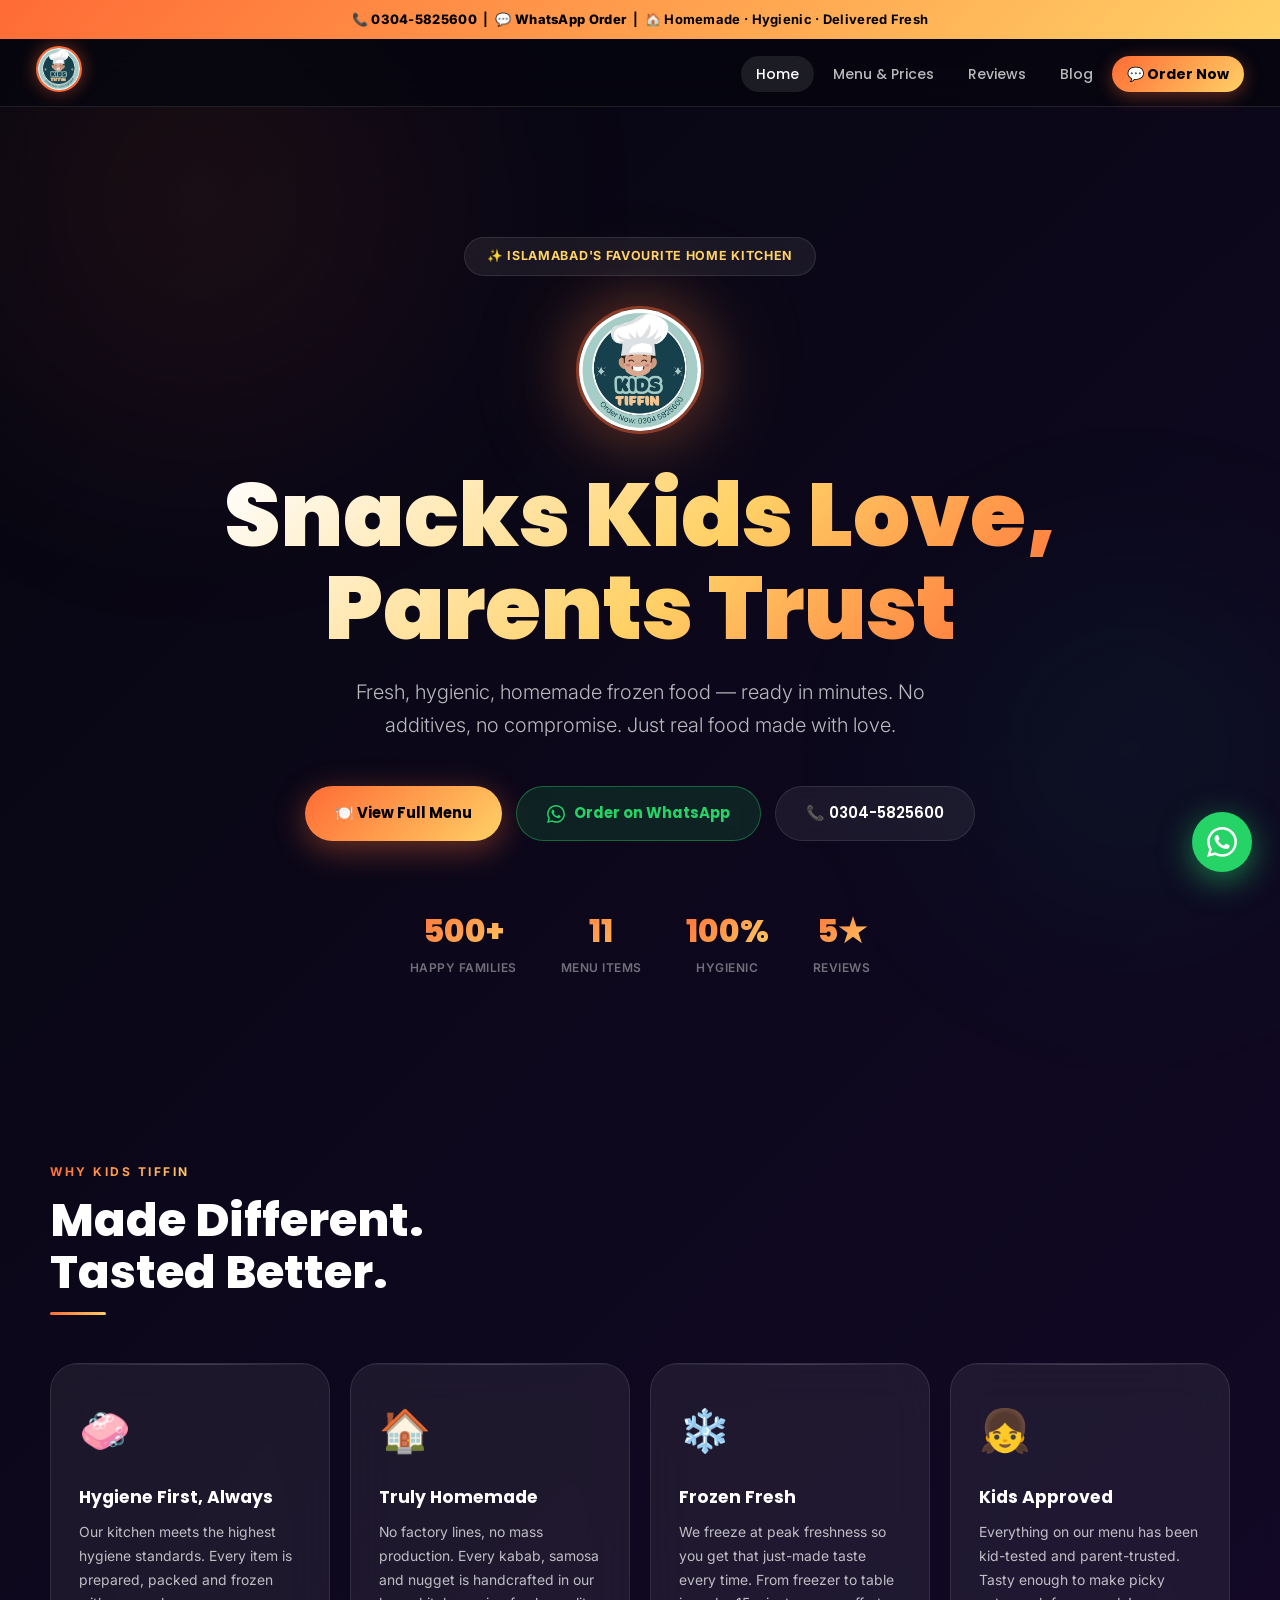
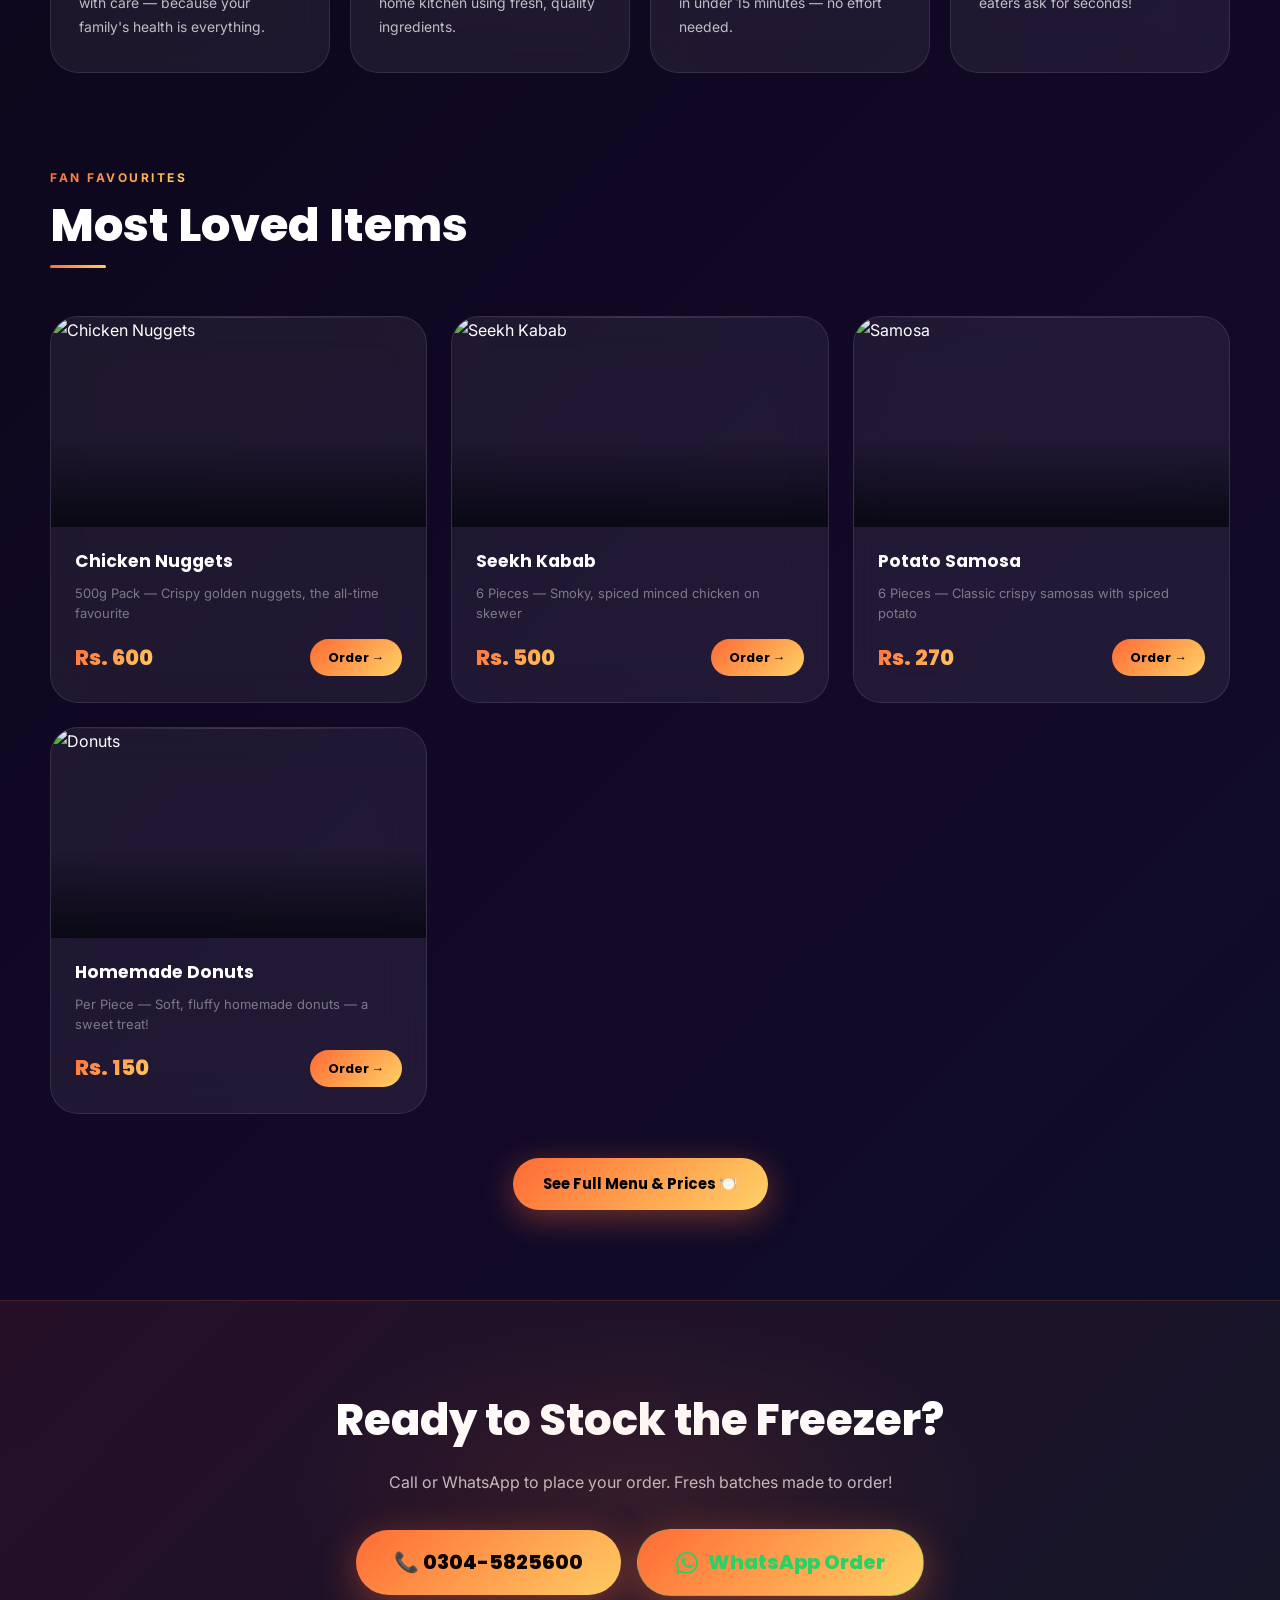
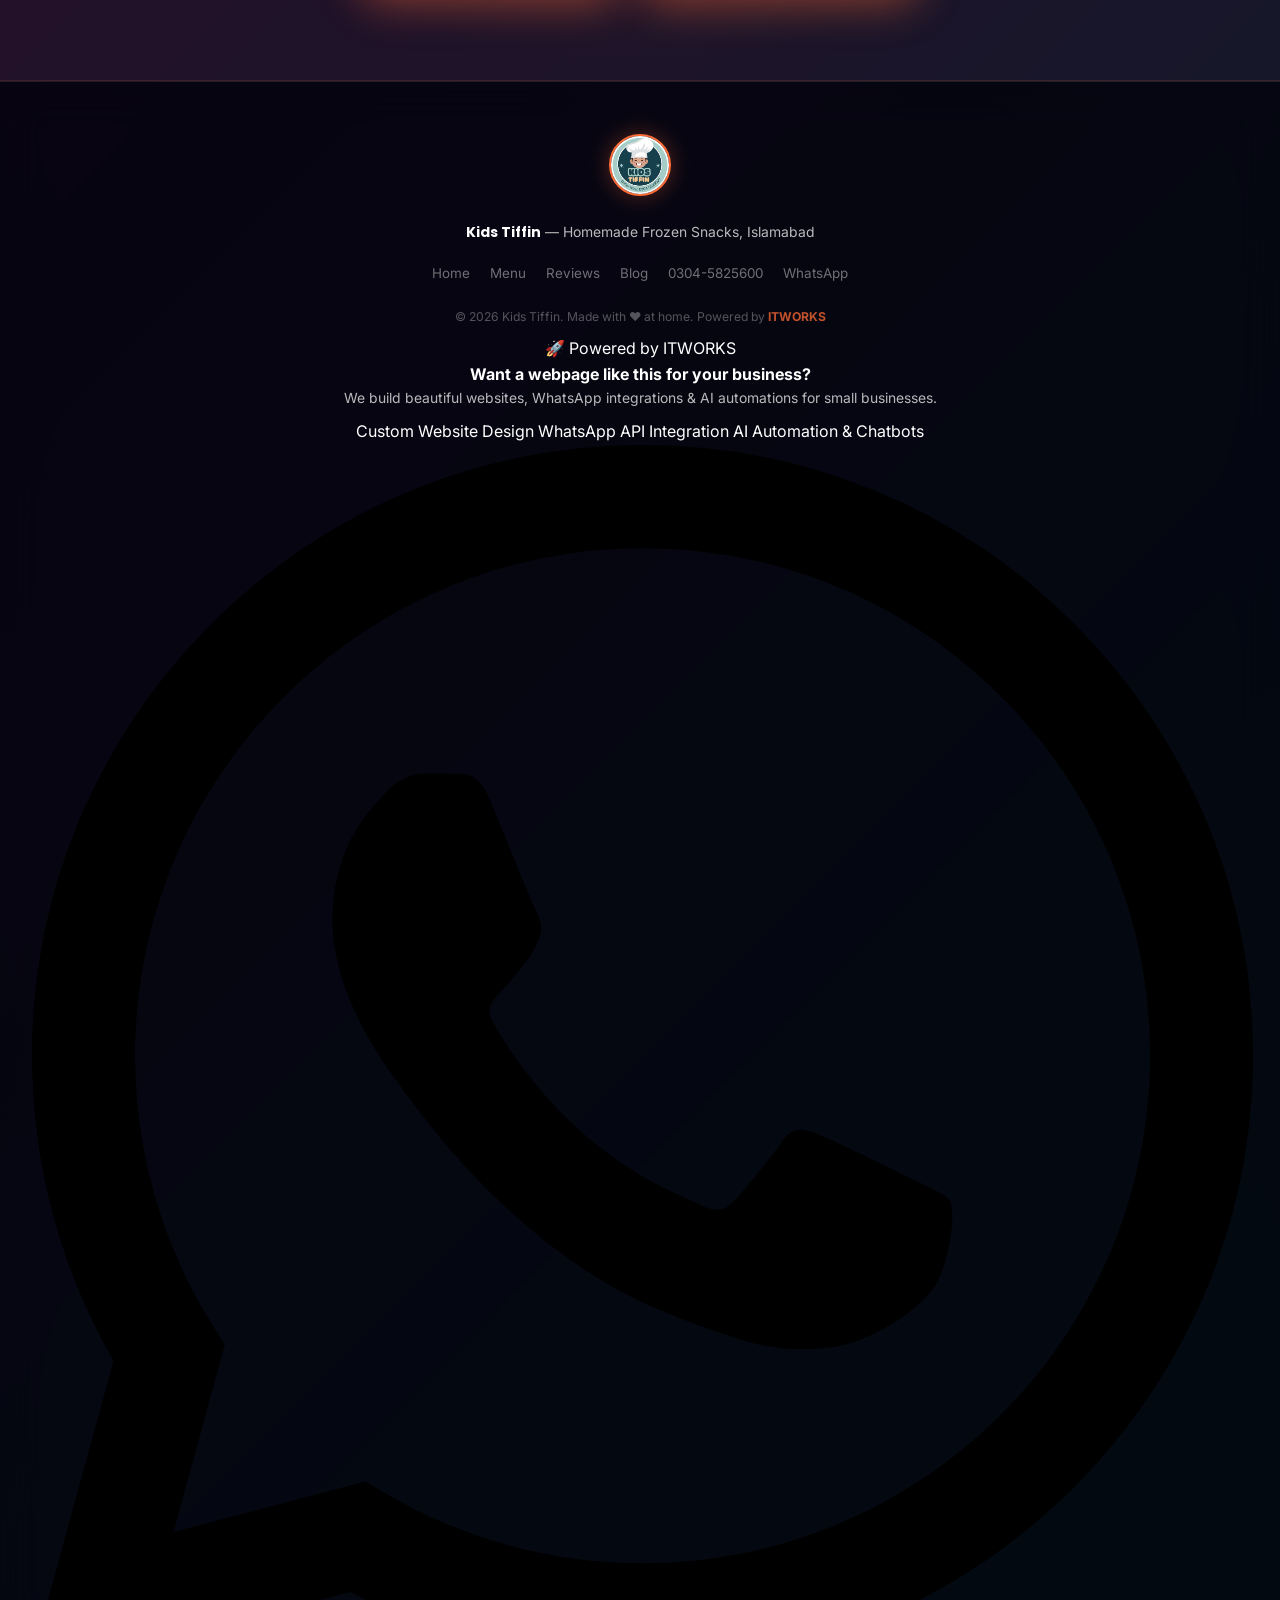
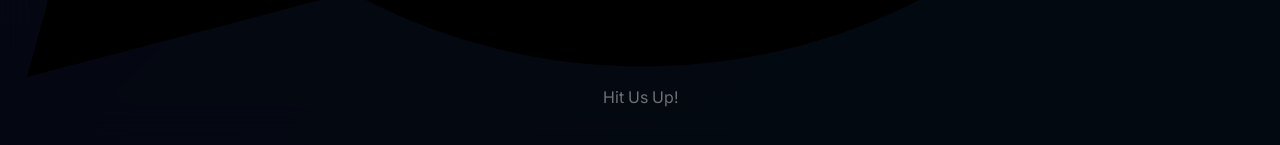
==== commit 0172ac16: "Add ITWORKS marketing ad block to footer" ====
--- a/index.html
+++ b/index.html
@@ -103,13 +103,31 @@
   </section>
 
   <footer>
-    <img src="images/logo.jpeg" alt="Kids Tiffin" class="footer-logo" />
-    <p><strong style="color:#fff;font-family:'Poppins',sans-serif">Kids Tiffin</strong> — Homemade Frozen Snacks, Islamabad</p>
-    <div class="footer-links">
-      <a href="index.html">Home</a><a href="products.html">Menu</a><a href="reviews.html">Reviews</a><a href="blog.html">Blog</a>
-      <a href="tel:03045825600">0304-5825600</a><a href="https://wa.me/923045825600" target="_blank">WhatsApp</a>
+    <div class="footer-inner">
+      <div class="footer-brand">
+        <img src="images/logo.jpeg" alt="Kids Tiffin" class="footer-logo" />
+        <p><strong style="color:#fff;font-family:'Poppins',sans-serif">Kids Tiffin</strong> — Homemade Frozen Snacks, Islamabad</p>
+        <div class="footer-links">
+          <a href="index.html">Home</a><a href="products.html">Menu</a><a href="reviews.html">Reviews</a><a href="blog.html">Blog</a>
+          <a href="tel:03045825600">0304-5825600</a><a href="https://wa.me/923045825600" target="_blank">WhatsApp</a>
+        </div>
+        <p class="footer-copy">© 2026 Kids Tiffin. Made with ❤️ at home. Powered by <a href="https://www.itworks.it.com" target="_blank" rel="noopener">ITWORKS</a></p>
+      </div>
+      <div class="footer-ad">
+        <div class="footer-ad-badge">🚀 Powered by ITWORKS</div>
+        <h4>Want a webpage like this for your business?</h4>
+        <p>We build beautiful websites, WhatsApp integrations &amp; AI automations for small businesses.</p>
+        <div class="ad-services">
+          <span>Custom Website Design</span>
+          <span>WhatsApp API Integration</span>
+          <span>AI Automation &amp; Chatbots</span>
+        </div>
+        <a href="https://wa.me/923045825600?text=Hi%20ITWORKS!%20I%20saw%20the%20Kids%20Tiffin%20website%20and%20I%27d%20love%20a%20website%20for%20my%20business!" class="btn-ad-wa" target="_blank" rel="noopener">
+          <svg viewBox="0 0 24 24"><path d="M17.472 14.382c-.297-.149-1.758-.867-2.03-.967-.273-.099-.471-.148-.67.15-.197.297-.767.966-.94 1.164-.173.199-.347.223-.644.075-.297-.15-1.255-.463-2.39-1.475-.883-.788-1.48-1.761-1.653-2.059-.173-.297-.018-.458.13-.606.134-.133.298-.347.446-.52.149-.174.198-.298.298-.497.099-.198.05-.371-.025-.52-.075-.149-.669-1.612-.916-2.207-.242-.579-.487-.5-.669-.51-.173-.008-.371-.01-.57-.01-.198 0-.52.074-.792.372-.272.297-1.04 1.016-1.04 2.479 0 1.462 1.065 2.875 1.213 3.074.149.198 2.096 3.2 5.077 4.487.709.306 1.262.489 1.694.625.712.227 1.36.195 1.871.118.571-.085 1.758-.719 2.006-1.413.248-.694.248-1.289.173-1.413-.074-.124-.272-.198-.57-.347m-5.421 7.403h-.004a9.87 9.87 0 01-5.031-1.378l-.361-.214-3.741.982.998-3.648-.235-.374a9.86 9.86 0 01-1.51-5.26c.001-5.45 4.436-9.884 9.888-9.884 2.64 0 5.122 1.03 6.988 2.898a9.825 9.825 0 012.893 6.994c-.003 5.45-4.437 9.884-9.885 9.884m8.413-18.297A11.815 11.815 0 0012.05 0C5.495 0 .16 5.335.157 11.892c0 2.096.547 4.142 1.588 5.945L.057 24l6.305-1.654a11.882 11.882 0 005.683 1.448h.005c6.554 0 11.89-5.335 11.893-11.893a11.821 11.821 0 00-3.48-8.413z"/></svg>
+          Hit Us Up!
+        </a>
+      </div>
     </div>
-    <p class="footer-copy">© 2026 Kids Tiffin. Made with ❤️ at home. Powered by <a href="https://www.itworks.it.com" target="_blank" rel="noopener">ITWORKS</a></p>
   </footer>
 
   <a href="https://wa.me/923045825600?text=Hi!%20I%27d%20like%20to%20order%20from%20Kids%20Tiffin" class="whatsapp-float" target="_blank" rel="noopener" aria-label="Order on WhatsApp">
